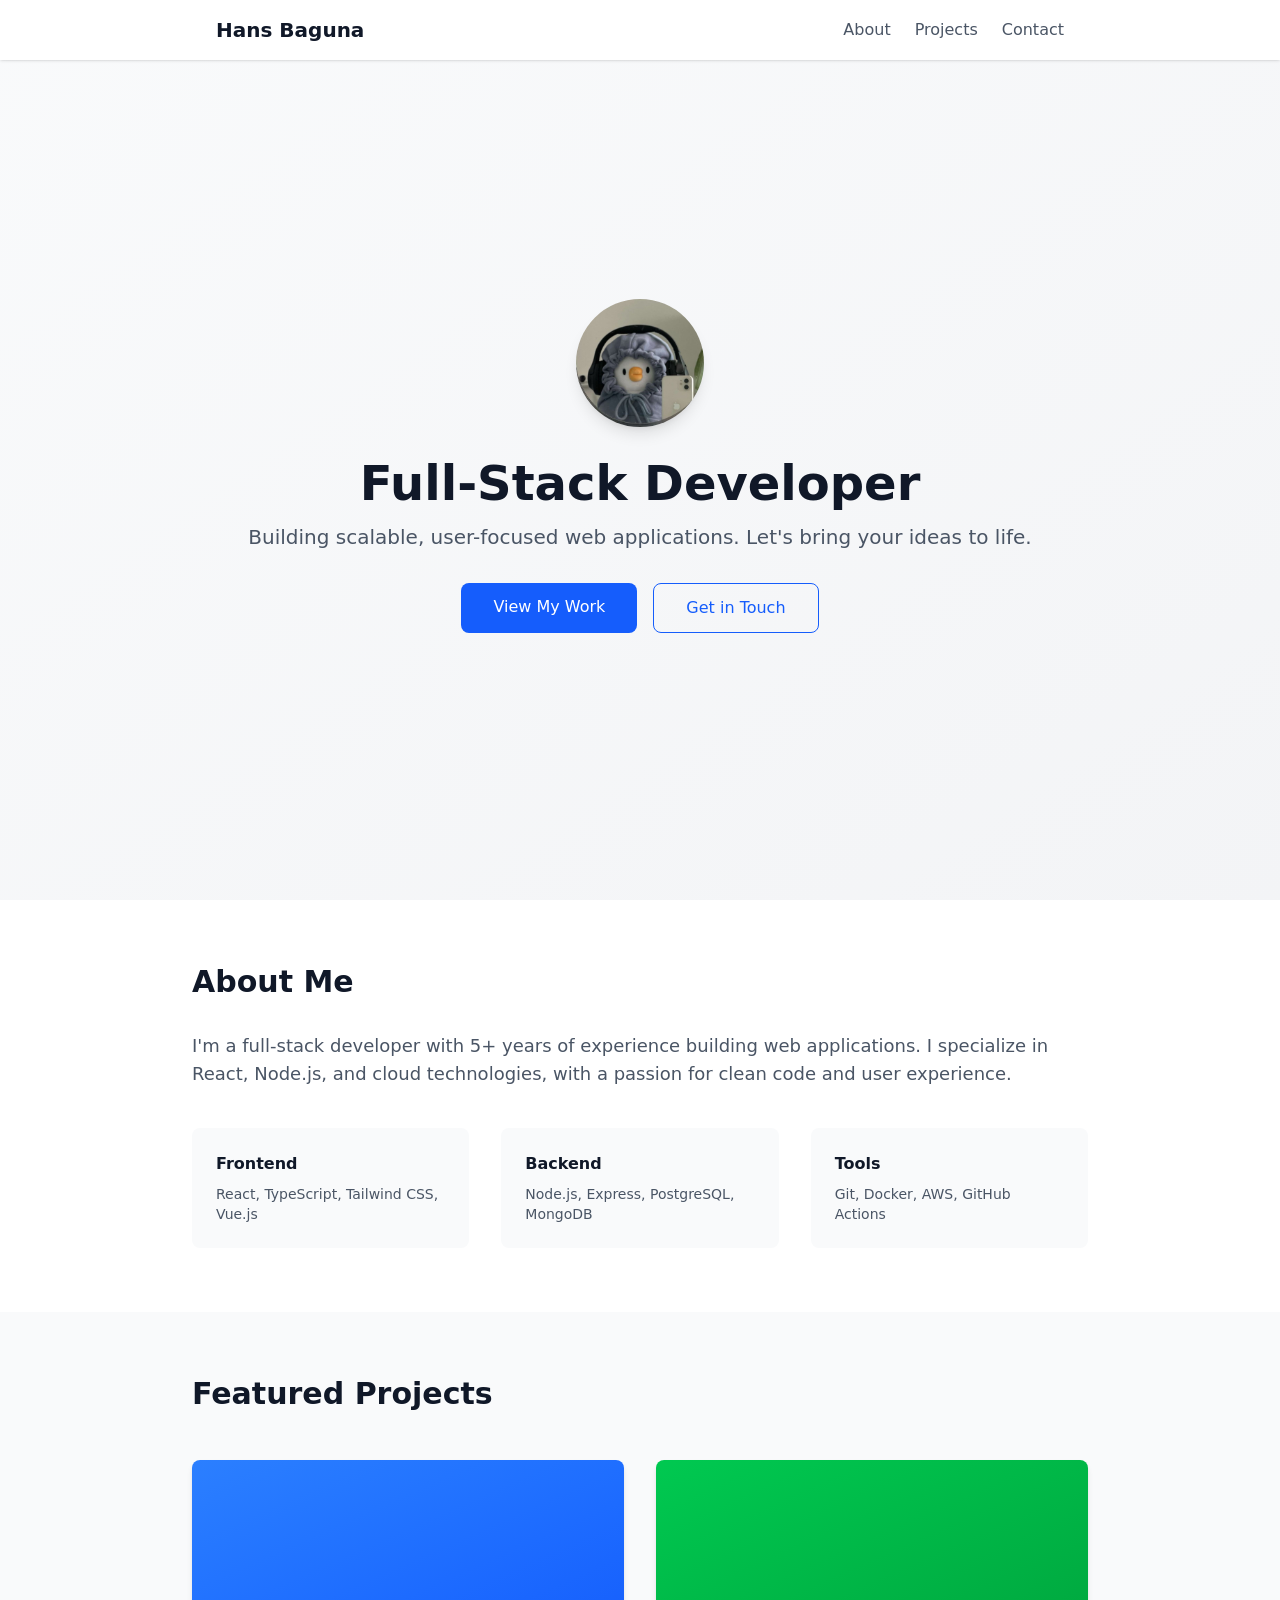
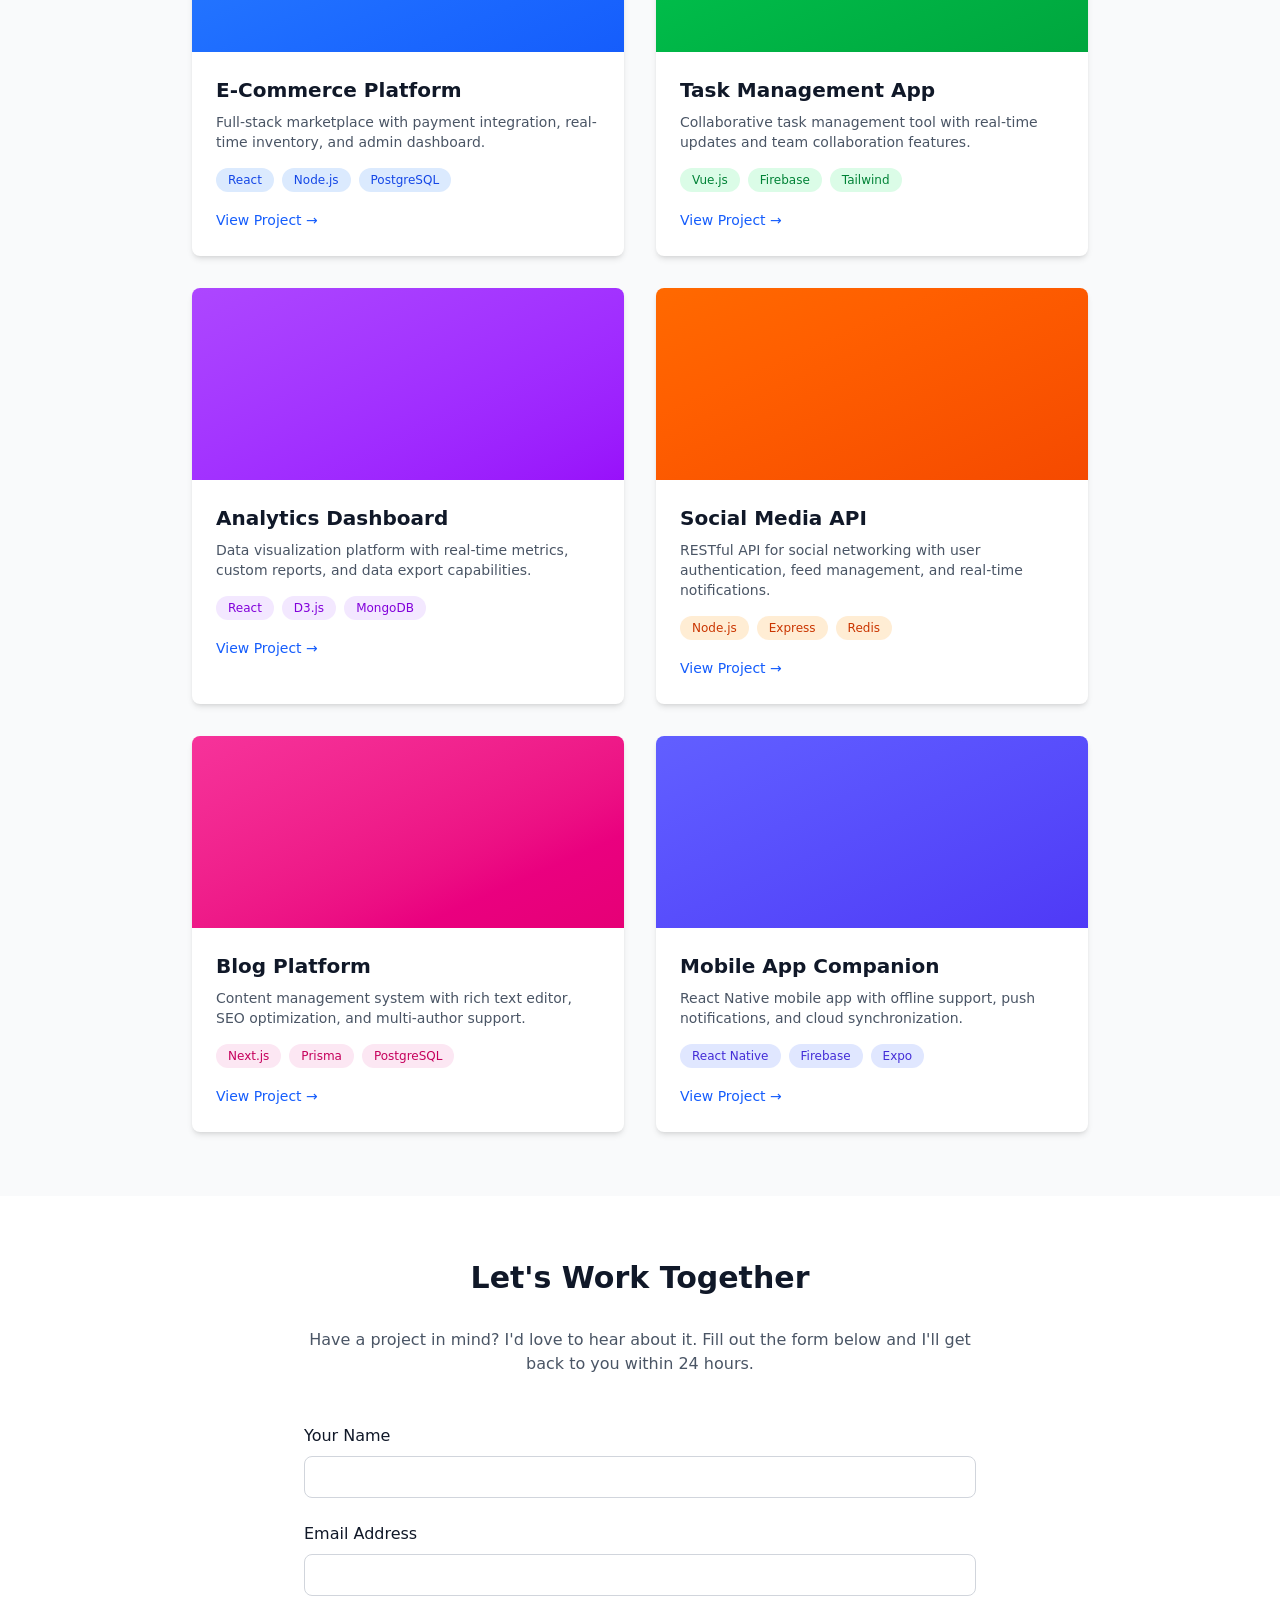
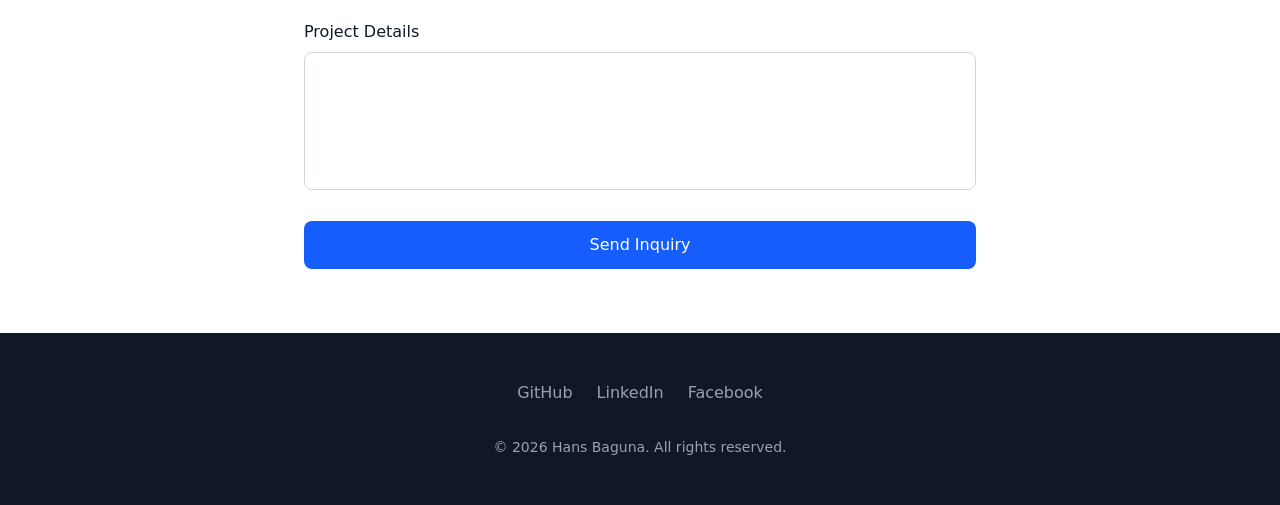
==== index.html @ f967293d "removed src/folder" ====
<!doctype html>
<html lang="en">
  <head>
    <meta charset="UTF-8" />
    <meta name="viewport" content="width=device-width, initial-scale=1.0" />
    <meta name="description" content="Full-Stack Developer - Building scalable web applications" />
    <link href="./output.css" rel="stylesheet" />
    <title>Full-Stack Developer Portfolio</title>
    <style>
      html {
        scroll-behavior: smooth;
      }
    </style>
  </head>
  <body class="bg-white text-gray-900">
    <!-- Navigation -->
    <nav class="fixed top-0 w-full bg-white shadow-sm z-50">
      <div class="max-w-4xl mx-auto px-6 py-4 flex justify-between items-center">
        <h1 class="text-xl font-bold text-gray-900">Hans Baguna</h1>
        <div class="flex gap-6">
          <a href="#about" class="text-gray-600 hover:text-gray-900 transition">About</a>
          <a href="#projects" class="text-gray-600 hover:text-gray-900 transition">Projects</a>
          <a href="#contact" class="text-gray-600 hover:text-gray-900 transition">Contact</a>
        </div>
      </div>
    </nav>

    <!-- Hero Section -->
    <section class="pt-24 pb-16 px-6 bg-gradient-to-br from-gray-50 to-gray-100 min-h-screen flex flex-col justify-center">
      <div class="max-w-4xl mx-auto w-full">
        <img src="profile-picture.jpg" alt="Hans Baguna" class="rounded-full size-32 mx-auto object-cover mb-8 shadow-lg">
        <h2 class="text-5xl font-bold text-center text-gray-900 mb-4">Full-Stack Developer</h2>
        <p class="text-xl text-center text-gray-600 mb-8">Building scalable, user-focused web applications. Let's bring your ideas to life.</p>
        <div class="flex gap-4 justify-center">
          <a href="#projects" class="bg-blue-600 text-white px-8 py-3 rounded-lg hover:bg-blue-700 transition font-medium">View My Work</a>
          <a href="#contact" class="border border-blue-600 text-blue-600 px-8 py-3 rounded-lg hover:bg-blue-50 transition font-medium">Get in Touch</a>
        </div>
      </div>
    </section>

    <!-- About Section -->
    <section id="about" class="py-16 px-6 bg-white">
      <div class="max-w-4xl mx-auto">
        <h3 class="text-3xl font-bold text-gray-900 mb-8">About Me</h3>
        <p class="text-gray-600 text-lg mb-6">I'm a full-stack developer with 5+ years of experience building web applications. I specialize in React, Node.js, and cloud technologies, with a passion for clean code and user experience.</p>
        <div class="grid grid-cols-1 md:grid-cols-3 gap-8 mt-10">
          <div class="bg-gray-50 p-6 rounded-lg">
            <h4 class="font-bold text-gray-900 mb-2">Frontend</h4>
            <p class="text-sm text-gray-600">React, TypeScript, Tailwind CSS, Vue.js</p>
          </div>
          <div class="bg-gray-50 p-6 rounded-lg">
            <h4 class="font-bold text-gray-900 mb-2">Backend</h4>
            <p class="text-sm text-gray-600">Node.js, Express, PostgreSQL, MongoDB</p>
          </div>
          <div class="bg-gray-50 p-6 rounded-lg">
            <h4 class="font-bold text-gray-900 mb-2">Tools</h4>
            <p class="text-sm text-gray-600">Git, Docker, AWS, GitHub Actions</p>
          </div>
        </div>
      </div>
    </section>

    <!-- Projects Section -->
    <section id="projects" class="py-16 px-6 bg-gray-50">
      <div class="max-w-4xl mx-auto">
        <h3 class="text-3xl font-bold text-gray-900 mb-12">Featured Projects</h3>
        <div class="grid grid-cols-1 md:grid-cols-2 gap-8">
          
          <!-- Project 1 -->
          <div class="bg-white rounded-lg shadow-md overflow-hidden hover:shadow-lg transition">
            <div class="h-48 bg-gradient-to-br from-blue-500 to-blue-600"></div>
            <div class="p-6">
              <h4 class="text-xl font-bold text-gray-900 mb-2">E-Commerce Platform</h4>
              <p class="text-gray-600 text-sm mb-4">Full-stack marketplace with payment integration, real-time inventory, and admin dashboard.</p>
              <div class="flex flex-wrap gap-2 mb-4">
                <span class="bg-blue-100 text-blue-700 text-xs px-3 py-1 rounded-full">React</span>
                <span class="bg-blue-100 text-blue-700 text-xs px-3 py-1 rounded-full">Node.js</span>
                <span class="bg-blue-100 text-blue-700 text-xs px-3 py-1 rounded-full">PostgreSQL</span>
              </div>
              <a href="#" class="text-blue-600 hover:text-blue-700 font-medium text-sm">View Project →</a>
            </div>
          </div>

          <!-- Project 2 -->
          <div class="bg-white rounded-lg shadow-md overflow-hidden hover:shadow-lg transition">
            <div class="h-48 bg-gradient-to-br from-green-500 to-green-600"></div>
            <div class="p-6">
              <h4 class="text-xl font-bold text-gray-900 mb-2">Task Management App</h4>
              <p class="text-gray-600 text-sm mb-4">Collaborative task management tool with real-time updates and team collaboration features.</p>
              <div class="flex flex-wrap gap-2 mb-4">
                <span class="bg-green-100 text-green-700 text-xs px-3 py-1 rounded-full">Vue.js</span>
                <span class="bg-green-100 text-green-700 text-xs px-3 py-1 rounded-full">Firebase</span>
                <span class="bg-green-100 text-green-700 text-xs px-3 py-1 rounded-full">Tailwind</span>
              </div>
              <a href="#" class="text-blue-600 hover:text-blue-700 font-medium text-sm">View Project →</a>
            </div>
          </div>

          <!-- Project 3 -->
          <div class="bg-white rounded-lg shadow-md overflow-hidden hover:shadow-lg transition">
            <div class="h-48 bg-gradient-to-br from-purple-500 to-purple-600"></div>
            <div class="p-6">
              <h4 class="text-xl font-bold text-gray-900 mb-2">Analytics Dashboard</h4>
              <p class="text-gray-600 text-sm mb-4">Data visualization platform with real-time metrics, custom reports, and data export capabilities.</p>
              <div class="flex flex-wrap gap-2 mb-4">
                <span class="bg-purple-100 text-purple-700 text-xs px-3 py-1 rounded-full">React</span>
                <span class="bg-purple-100 text-purple-700 text-xs px-3 py-1 rounded-full">D3.js</span>
                <span class="bg-purple-100 text-purple-700 text-xs px-3 py-1 rounded-full">MongoDB</span>
              </div>
              <a href="#" class="text-blue-600 hover:text-blue-700 font-medium text-sm">View Project →</a>
            </div>
          </div>

          <!-- Project 4 -->
          <div class="bg-white rounded-lg shadow-md overflow-hidden hover:shadow-lg transition">
            <div class="h-48 bg-gradient-to-br from-orange-500 to-orange-600"></div>
            <div class="p-6">
              <h4 class="text-xl font-bold text-gray-900 mb-2">Social Media API</h4>
              <p class="text-gray-600 text-sm mb-4">RESTful API for social networking with user authentication, feed management, and real-time notifications.</p>
              <div class="flex flex-wrap gap-2 mb-4">
                <span class="bg-orange-100 text-orange-700 text-xs px-3 py-1 rounded-full">Node.js</span>
                <span class="bg-orange-100 text-orange-700 text-xs px-3 py-1 rounded-full">Express</span>
                <span class="bg-orange-100 text-orange-700 text-xs px-3 py-1 rounded-full">Redis</span>
              </div>
              <a href="#" class="text-blue-600 hover:text-blue-700 font-medium text-sm">View Project →</a>
            </div>
          </div>

          <!-- Project 5 -->
          <div class="bg-white rounded-lg shadow-md overflow-hidden hover:shadow-lg transition">
            <div class="h-48 bg-gradient-to-br from-pink-500 to-pink-600"></div>
            <div class="p-6">
              <h4 class="text-xl font-bold text-gray-900 mb-2">Blog Platform</h4>
              <p class="text-gray-600 text-sm mb-4">Content management system with rich text editor, SEO optimization, and multi-author support.</p>
              <div class="flex flex-wrap gap-2 mb-4">
                <span class="bg-pink-100 text-pink-700 text-xs px-3 py-1 rounded-full">Next.js</span>
                <span class="bg-pink-100 text-pink-700 text-xs px-3 py-1 rounded-full">Prisma</span>
                <span class="bg-pink-100 text-pink-700 text-xs px-3 py-1 rounded-full">PostgreSQL</span>
              </div>
              <a href="#" class="text-blue-600 hover:text-blue-700 font-medium text-sm">View Project →</a>
            </div>
          </div>

          <!-- Project 6 -->
          <div class="bg-white rounded-lg shadow-md overflow-hidden hover:shadow-lg transition">
            <div class="h-48 bg-gradient-to-br from-indigo-500 to-indigo-600"></div>
            <div class="p-6">
              <h4 class="text-xl font-bold text-gray-900 mb-2">Mobile App Companion</h4>
              <p class="text-gray-600 text-sm mb-4">React Native mobile app with offline support, push notifications, and cloud synchronization.</p>
              <div class="flex flex-wrap gap-2 mb-4">
                <span class="bg-indigo-100 text-indigo-700 text-xs px-3 py-1 rounded-full">React Native</span>
                <span class="bg-indigo-100 text-indigo-700 text-xs px-3 py-1 rounded-full">Firebase</span>
                <span class="bg-indigo-100 text-indigo-700 text-xs px-3 py-1 rounded-full">Expo</span>
              </div>
              <a href="#" class="text-blue-600 hover:text-blue-700 font-medium text-sm">View Project →</a>
            </div>
          </div>
        </div>
      </div>
    </section>

    <!-- Contact Section -->
    <section id="contact" class="py-16 px-6 bg-white">
      <div class="max-w-2xl mx-auto">
        <h3 class="text-3xl font-bold text-gray-900 mb-8 text-center">Let's Work Together</h3>
        <p class="text-gray-600 text-center mb-12">Have a project in mind? I'd love to hear about it. Fill out the form below and I'll get back to you within 24 hours.</p>
        
        <form action="https://formspree.io/f/xlgaajkj" method="POST" class="space-y-6">
          <div>
            <label for="name" class="block text-gray-900 font-medium mb-2">Your Name</label>
            <input type="text" id="name" name="name" required class="w-full px-4 py-2 border border-gray-300 rounded-lg focus:outline-none focus:border-blue-600 transition">
          </div>
          
          <div>
            <label for="email" class="block text-gray-900 font-medium mb-2">Email Address</label>
            <input type="email" id="email" name="email" required class="w-full px-4 py-2 border border-gray-300 rounded-lg focus:outline-none focus:border-blue-600 transition">
          </div>
          
          <div>
            <label for="message" class="block text-gray-900 font-medium mb-2">Project Details</label>
            <textarea id="message" name="message" rows="5" required class="w-full px-4 py-2 border border-gray-300 rounded-lg focus:outline-none focus:border-blue-600 transition resize-none"></textarea>
          </div>
          
          <button type="submit" class="w-full bg-blue-600 text-white py-3 rounded-lg hover:bg-blue-700 transition font-medium">Send Inquiry</button>
        </form>
      </div>
    </section>

    <!-- Footer -->
    <footer class="bg-gray-900 text-gray-400 py-12 px-6">
      <div class="max-w-4xl mx-auto">
        <div class="flex justify-center gap-6 mb-8">
          <a href="https://github.com/HansDoCode" target="_blank" rel="noopener" class="hover:text-white transition">GitHub</a>
          <a href="https://www.linkedin.com/in/hans-baguna-715675405/" target="_blank" rel="noopener" class="hover:text-white transition">LinkedIn</a>
          <a href="https://www.facebook.com/Hans.Dev.io" target="_blank" rel="noopener" class="hover:text-white transition">Facebook</a>
        </div>
        <p class="text-center text-sm">&copy; 2026 Hans Baguna. All rights reserved.</p>
      </div>
    </footer>
  </body>
</html>
---- output.css ----
/*! tailwindcss v4.2.4 | MIT License | https://tailwindcss.com */
@layer properties;
@layer theme, base, components, utilities;
@layer theme {
  :root, :host {
    --font-sans: ui-sans-serif, system-ui, sans-serif, "Apple Color Emoji",
      "Segoe UI Emoji", "Segoe UI Symbol", "Noto Color Emoji";
    --font-mono: ui-monospace, SFMono-Regular, Menlo, Monaco, Consolas, "Liberation Mono",
      "Courier New", monospace;
    --color-red-600: oklch(57.7% 0.245 27.325);
    --color-orange-100: oklch(95.4% 0.038 75.164);
    --color-orange-500: oklch(70.5% 0.213 47.604);
    --color-orange-600: oklch(64.6% 0.222 41.116);
    --color-orange-700: oklch(55.3% 0.195 38.402);
    --color-amber-200: oklch(92.4% 0.12 95.746);
    --color-green-100: oklch(96.2% 0.044 156.743);
    --color-green-500: oklch(72.3% 0.219 149.579);
    --color-green-600: oklch(62.7% 0.194 149.214);
    --color-green-700: oklch(52.7% 0.154 150.069);
    --color-blue-50: oklch(97% 0.014 254.604);
    --color-blue-100: oklch(93.2% 0.032 255.585);
    --color-blue-200: oklch(88.2% 0.059 254.128);
    --color-blue-500: oklch(62.3% 0.214 259.815);
    --color-blue-600: oklch(54.6% 0.245 262.881);
    --color-blue-700: oklch(48.8% 0.243 264.376);
    --color-blue-800: oklch(42.4% 0.199 265.638);
    --color-indigo-100: oklch(93% 0.034 272.788);
    --color-indigo-500: oklch(58.5% 0.233 277.117);
    --color-indigo-600: oklch(51.1% 0.262 276.966);
    --color-indigo-700: oklch(45.7% 0.24 277.023);
    --color-purple-100: oklch(94.6% 0.033 307.174);
    --color-purple-500: oklch(62.7% 0.265 303.9);
    --color-purple-600: oklch(55.8% 0.288 302.321);
    --color-purple-700: oklch(49.6% 0.265 301.924);
    --color-pink-100: oklch(94.8% 0.028 342.258);
    --color-pink-500: oklch(65.6% 0.241 354.308);
    --color-pink-600: oklch(59.2% 0.249 0.584);
    --color-pink-700: oklch(52.5% 0.223 3.958);
    --color-gray-50: oklch(98.5% 0.002 247.839);
    --color-gray-100: oklch(96.7% 0.003 264.542);
    --color-gray-200: oklch(92.8% 0.006 264.531);
    --color-gray-300: oklch(87.2% 0.01 258.338);
    --color-gray-400: oklch(70.7% 0.022 261.325);
    --color-gray-500: oklch(55.1% 0.027 264.364);
    --color-gray-600: oklch(44.6% 0.03 256.802);
    --color-gray-800: oklch(27.8% 0.033 256.848);
    --color-gray-900: oklch(21% 0.034 264.665);
    --color-white: #fff;
    --spacing: 0.25rem;
    --container-2xl: 42rem;
    --container-4xl: 56rem;
    --text-xs: 0.75rem;
    --text-xs--line-height: calc(1 / 0.75);
    --text-sm: 0.875rem;
    --text-sm--line-height: calc(1.25 / 0.875);
    --text-lg: 1.125rem;
    --text-lg--line-height: calc(1.75 / 1.125);
    --text-xl: 1.25rem;
    --text-xl--line-height: calc(1.75 / 1.25);
    --text-2xl: 1.5rem;
    --text-2xl--line-height: calc(2 / 1.5);
    --text-3xl: 1.875rem;
    --text-3xl--line-height: calc(2.25 / 1.875);
    --text-5xl: 3rem;
    --text-5xl--line-height: 1;
    --font-weight-medium: 500;
    --font-weight-bold: 700;
    --radius-lg: 0.5rem;
    --radius-2xl: 1rem;
    --default-transition-duration: 150ms;
    --default-transition-timing-function: cubic-bezier(0.4, 0, 0.2, 1);
    --default-font-family: var(--font-sans);
    --default-mono-font-family: var(--font-mono);
  }
}
@layer base {
  *, ::after, ::before, ::backdrop, ::file-selector-button {
    box-sizing: border-box;
    margin: 0;
    padding: 0;
    border: 0 solid;
  }
  html, :host {
    line-height: 1.5;
    -webkit-text-size-adjust: 100%;
    tab-size: 4;
    font-family: var(--default-font-family, ui-sans-serif, system-ui, sans-serif, "Apple Color Emoji", "Segoe UI Emoji", "Segoe UI Symbol", "Noto Color Emoji");
    font-feature-settings: var(--default-font-feature-settings, normal);
    font-variation-settings: var(--default-font-variation-settings, normal);
    -webkit-tap-highlight-color: transparent;
  }
  hr {
    height: 0;
    color: inherit;
    border-top-width: 1px;
  }
  abbr:where([title]) {
    -webkit-text-decoration: underline dotted;
    text-decoration: underline dotted;
  }
  h1, h2, h3, h4, h5, h6 {
    font-size: inherit;
    font-weight: inherit;
  }
  a {
    color: inherit;
    -webkit-text-decoration: inherit;
    text-decoration: inherit;
  }
  b, strong {
    font-weight: bolder;
  }
  code, kbd, samp, pre {
    font-family: var(--default-mono-font-family, ui-monospace, SFMono-Regular, Menlo, Monaco, Consolas, "Liberation Mono", "Courier New", monospace);
    font-feature-settings: var(--default-mono-font-feature-settings, normal);
    font-variation-settings: var(--default-mono-font-variation-settings, normal);
    font-size: 1em;
  }
  small {
    font-size: 80%;
  }
  sub, sup {
    font-size: 75%;
    line-height: 0;
    position: relative;
    vertical-align: baseline;
  }
  sub {
    bottom: -0.25em;
  }
  sup {
    top: -0.5em;
  }
  table {
    text-indent: 0;
    border-color: inherit;
    border-collapse: collapse;
  }
  :-moz-focusring {
    outline: auto;
  }
  progress {
    vertical-align: baseline;
  }
  summary {
    display: list-item;
  }
  ol, ul, menu {
    list-style: none;
  }
  img, svg, video, canvas, audio, iframe, embed, object {
    display: block;
    vertical-align: middle;
  }
  img, video {
    max-width: 100%;
    height: auto;
  }
  button, input, select, optgroup, textarea, ::file-selector-button {
    font: inherit;
    font-feature-settings: inherit;
    font-variation-settings: inherit;
    letter-spacing: inherit;
    color: inherit;
    border-radius: 0;
    background-color: transparent;
    opacity: 1;
  }
  :where(select:is([multiple], [size])) optgroup {
    font-weight: bolder;
  }
  :where(select:is([multiple], [size])) optgroup option {
    padding-inline-start: 20px;
  }
  ::file-selector-button {
    margin-inline-end: 4px;
  }
  ::placeholder {
    opacity: 1;
  }
  @supports (not (-webkit-appearance: -apple-pay-button))  or (contain-intrinsic-size: 1px) {
    ::placeholder {
      color: currentcolor;
      @supports (color: color-mix(in lab, red, red)) {
        color: color-mix(in oklab, currentcolor 50%, transparent);
      }
    }
  }
  textarea {
    resize: vertical;
  }
  ::-webkit-search-decoration {
    -webkit-appearance: none;
  }
  ::-webkit-date-and-time-value {
    min-height: 1lh;
    text-align: inherit;
  }
  ::-webkit-datetime-edit {
    display: inline-flex;
  }
  ::-webkit-datetime-edit-fields-wrapper {
    padding: 0;
  }
  ::-webkit-datetime-edit, ::-webkit-datetime-edit-year-field, ::-webkit-datetime-edit-month-field, ::-webkit-datetime-edit-day-field, ::-webkit-datetime-edit-hour-field, ::-webkit-datetime-edit-minute-field, ::-webkit-datetime-edit-second-field, ::-webkit-datetime-edit-millisecond-field, ::-webkit-datetime-edit-meridiem-field {
    padding-block: 0;
  }
  ::-webkit-calendar-picker-indicator {
    line-height: 1;
  }
  :-moz-ui-invalid {
    box-shadow: none;
  }
  button, input:where([type="button"], [type="reset"], [type="submit"]), ::file-selector-button {
    appearance: button;
  }
  ::-webkit-inner-spin-button, ::-webkit-outer-spin-button {
    height: auto;
  }
  [hidden]:where(:not([hidden="until-found"])) {
    display: none !important;
  }
}
@layer utilities {
  .fixed {
    position: fixed;
  }
  .top-0 {
    top: calc(var(--spacing) * 0);
  }
  .z-50 {
    z-index: 50;
  }
  .mx-auto {
    margin-inline: auto;
  }
  .mt-4 {
    margin-top: calc(var(--spacing) * 4);
  }
  .mt-6 {
    margin-top: calc(var(--spacing) * 6);
  }
  .mt-10 {
    margin-top: calc(var(--spacing) * 10);
  }
  .mb-2 {
    margin-bottom: calc(var(--spacing) * 2);
  }
  .mb-4 {
    margin-bottom: calc(var(--spacing) * 4);
  }
  .mb-6 {
    margin-bottom: calc(var(--spacing) * 6);
  }
  .mb-8 {
    margin-bottom: calc(var(--spacing) * 8);
  }
  .mb-12 {
    margin-bottom: calc(var(--spacing) * 12);
  }
  .block {
    display: block;
  }
  .flex {
    display: flex;
  }
  .grid {
    display: grid;
  }
  .table {
    display: table;
  }
  .size-20 {
    width: calc(var(--spacing) * 20);
    height: calc(var(--spacing) * 20);
  }
  .size-32 {
    width: calc(var(--spacing) * 32);
    height: calc(var(--spacing) * 32);
  }
  .h-48 {
    height: calc(var(--spacing) * 48);
  }
  .min-h-screen {
    min-height: 100vh;
  }
  .w-80 {
    width: calc(var(--spacing) * 80);
  }
  .w-full {
    width: 100%;
  }
  .max-w-2xl {
    max-width: var(--container-2xl);
  }
  .max-w-4xl {
    max-width: var(--container-4xl);
  }
  .flex-1 {
    flex: 1;
  }
  .border-collapse {
    border-collapse: collapse;
  }
  .cursor-pointer {
    cursor: pointer;
  }
  .resize {
    resize: both;
  }
  .resize-none {
    resize: none;
  }
  .grid-cols-1 {
    grid-template-columns: repeat(1, minmax(0, 1fr));
  }
  .flex-col {
    flex-direction: column;
  }
  .flex-wrap {
    flex-wrap: wrap;
  }
  .items-center {
    align-items: center;
  }
  .justify-between {
    justify-content: space-between;
  }
  .justify-center {
    justify-content: center;
  }
  .gap-2 {
    gap: calc(var(--spacing) * 2);
  }
  .gap-3 {
    gap: calc(var(--spacing) * 3);
  }
  .gap-4 {
    gap: calc(var(--spacing) * 4);
  }
  .gap-6 {
    gap: calc(var(--spacing) * 6);
  }
  .gap-8 {
    gap: calc(var(--spacing) * 8);
  }
  .space-y-6 {
    :where(& > :not(:last-child)) {
      --tw-space-y-reverse: 0;
      margin-block-start: calc(calc(var(--spacing) * 6) * var(--tw-space-y-reverse));
      margin-block-end: calc(calc(var(--spacing) * 6) * calc(1 - var(--tw-space-y-reverse)));
    }
  }
  .overflow-hidden {
    overflow: hidden;
  }
  .rounded-2xl {
    border-radius: var(--radius-2xl);
  }
  .rounded-full {
    border-radius: calc(infinity * 1px);
  }
  .rounded-lg {
    border-radius: var(--radius-lg);
  }
  .border {
    border-style: var(--tw-border-style);
    border-width: 1px;
  }
  .border-blue-500 {
    border-color: var(--color-blue-500);
  }
  .border-blue-600 {
    border-color: var(--color-blue-600);
  }
  .border-gray-300 {
    border-color: var(--color-gray-300);
  }
  .bg-blue-100 {
    background-color: var(--color-blue-100);
  }
  .bg-blue-500 {
    background-color: var(--color-blue-500);
  }
  .bg-blue-600 {
    background-color: var(--color-blue-600);
  }
  .bg-gray-50 {
    background-color: var(--color-gray-50);
  }
  .bg-gray-400 {
    background-color: var(--color-gray-400);
  }
  .bg-gray-900 {
    background-color: var(--color-gray-900);
  }
  .bg-green-100 {
    background-color: var(--color-green-100);
  }
  .bg-indigo-100 {
    background-color: var(--color-indigo-100);
  }
  .bg-orange-100 {
    background-color: var(--color-orange-100);
  }
  .bg-pink-100 {
    background-color: var(--color-pink-100);
  }
  .bg-purple-100 {
    background-color: var(--color-purple-100);
  }
  .bg-white {
    background-color: var(--color-white);
  }
  .bg-gradient-to-br {
    --tw-gradient-position: to bottom right in oklab;
    background-image: linear-gradient(var(--tw-gradient-stops));
  }
  .from-blue-500 {
    --tw-gradient-from: var(--color-blue-500);
    --tw-gradient-stops: var(--tw-gradient-via-stops, var(--tw-gradient-position), var(--tw-gradient-from) var(--tw-gradient-from-position), var(--tw-gradient-to) var(--tw-gradient-to-position));
  }
  .from-gray-50 {
    --tw-gradient-from: var(--color-gray-50);
    --tw-gradient-stops: var(--tw-gradient-via-stops, var(--tw-gradient-position), var(--tw-gradient-from) var(--tw-gradient-from-position), var(--tw-gradient-to) var(--tw-gradient-to-position));
  }
  .from-green-500 {
    --tw-gradient-from: var(--color-green-500);
    --tw-gradient-stops: var(--tw-gradient-via-stops, var(--tw-gradient-position), var(--tw-gradient-from) var(--tw-gradient-from-position), var(--tw-gradient-to) var(--tw-gradient-to-position));
  }
  .from-indigo-500 {
    --tw-gradient-from: var(--color-indigo-500);
    --tw-gradient-stops: var(--tw-gradient-via-stops, var(--tw-gradient-position), var(--tw-gradient-from) var(--tw-gradient-from-position), var(--tw-gradient-to) var(--tw-gradient-to-position));
  }
  .from-orange-500 {
    --tw-gradient-from: var(--color-orange-500);
    --tw-gradient-stops: var(--tw-gradient-via-stops, var(--tw-gradient-position), var(--tw-gradient-from) var(--tw-gradient-from-position), var(--tw-gradient-to) var(--tw-gradient-to-position));
  }
  .from-pink-500 {
    --tw-gradient-from: var(--color-pink-500);
    --tw-gradient-stops: var(--tw-gradient-via-stops, var(--tw-gradient-position), var(--tw-gradient-from) var(--tw-gradient-from-position), var(--tw-gradient-to) var(--tw-gradient-to-position));
  }
  .from-purple-500 {
    --tw-gradient-from: var(--color-purple-500);
    --tw-gradient-stops: var(--tw-gradient-via-stops, var(--tw-gradient-position), var(--tw-gradient-from) var(--tw-gradient-from-position), var(--tw-gradient-to) var(--tw-gradient-to-position));
  }
  .to-blue-600 {
    --tw-gradient-to: var(--color-blue-600);
    --tw-gradient-stops: var(--tw-gradient-via-stops, var(--tw-gradient-position), var(--tw-gradient-from) var(--tw-gradient-from-position), var(--tw-gradient-to) var(--tw-gradient-to-position));
  }
  .to-gray-100 {
    --tw-gradient-to: var(--color-gray-100);
    --tw-gradient-stops: var(--tw-gradient-via-stops, var(--tw-gradient-position), var(--tw-gradient-from) var(--tw-gradient-from-position), var(--tw-gradient-to) var(--tw-gradient-to-position));
  }
  .to-green-600 {
    --tw-gradient-to: var(--color-green-600);
    --tw-gradient-stops: var(--tw-gradient-via-stops, var(--tw-gradient-position), var(--tw-gradient-from) var(--tw-gradient-from-position), var(--tw-gradient-to) var(--tw-gradient-to-position));
  }
  .to-indigo-600 {
    --tw-gradient-to: var(--color-indigo-600);
    --tw-gradient-stops: var(--tw-gradient-via-stops, var(--tw-gradient-position), var(--tw-gradient-from) var(--tw-gradient-from-position), var(--tw-gradient-to) var(--tw-gradient-to-position));
  }
  .to-orange-600 {
    --tw-gradient-to: var(--color-orange-600);
    --tw-gradient-stops: var(--tw-gradient-via-stops, var(--tw-gradient-position), var(--tw-gradient-from) var(--tw-gradient-from-position), var(--tw-gradient-to) var(--tw-gradient-to-position));
  }
  .to-pink-600 {
    --tw-gradient-to: var(--color-pink-600);
    --tw-gradient-stops: var(--tw-gradient-via-stops, var(--tw-gradient-position), var(--tw-gradient-from) var(--tw-gradient-from-position), var(--tw-gradient-to) var(--tw-gradient-to-position));
  }
  .to-purple-600 {
    --tw-gradient-to: var(--color-purple-600);
    --tw-gradient-stops: var(--tw-gradient-via-stops, var(--tw-gradient-position), var(--tw-gradient-from) var(--tw-gradient-from-position), var(--tw-gradient-to) var(--tw-gradient-to-position));
  }
  .object-cover {
    object-fit: cover;
  }
  .p-2 {
    padding: calc(var(--spacing) * 2);
  }
  .p-6 {
    padding: calc(var(--spacing) * 6);
  }
  .px-3 {
    padding-inline: calc(var(--spacing) * 3);
  }
  .px-4 {
    padding-inline: calc(var(--spacing) * 4);
  }
  .px-6 {
    padding-inline: calc(var(--spacing) * 6);
  }
  .px-8 {
    padding-inline: calc(var(--spacing) * 8);
  }
  .py-1 {
    padding-block: calc(var(--spacing) * 1);
  }
  .py-2 {
    padding-block: calc(var(--spacing) * 2);
  }
  .py-3 {
    padding-block: calc(var(--spacing) * 3);
  }
  .py-4 {
    padding-block: calc(var(--spacing) * 4);
  }
  .py-12 {
    padding-block: calc(var(--spacing) * 12);
  }
  .py-16 {
    padding-block: calc(var(--spacing) * 16);
  }
  .pt-24 {
    padding-top: calc(var(--spacing) * 24);
  }
  .pb-16 {
    padding-bottom: calc(var(--spacing) * 16);
  }
  .text-center {
    text-align: center;
  }
  .text-3xl {
    font-size: var(--text-3xl);
    line-height: var(--tw-leading, var(--text-3xl--line-height));
  }
  .text-5xl {
    font-size: var(--text-5xl);
    line-height: var(--tw-leading, var(--text-5xl--line-height));
  }
  .text-lg {
    font-size: var(--text-lg);
    line-height: var(--tw-leading, var(--text-lg--line-height));
  }
  .text-sm {
    font-size: var(--text-sm);
    line-height: var(--tw-leading, var(--text-sm--line-height));
  }
  .text-xl {
    font-size: var(--text-xl);
    line-height: var(--tw-leading, var(--text-xl--line-height));
  }
  .text-xs {
    font-size: var(--text-xs);
    line-height: var(--tw-leading, var(--text-xs--line-height));
  }
  .font-bold {
    --tw-font-weight: var(--font-weight-bold);
    font-weight: var(--font-weight-bold);
  }
  .font-medium {
    --tw-font-weight: var(--font-weight-medium);
    font-weight: var(--font-weight-medium);
  }
  .text-blue-500 {
    color: var(--color-blue-500);
  }
  .text-blue-600 {
    color: var(--color-blue-600);
  }
  .text-blue-700 {
    color: var(--color-blue-700);
  }
  .text-gray-400 {
    color: var(--color-gray-400);
  }
  .text-gray-600 {
    color: var(--color-gray-600);
  }
  .text-gray-800 {
    color: var(--color-gray-800);
  }
  .text-gray-900 {
    color: var(--color-gray-900);
  }
  .text-green-700 {
    color: var(--color-green-700);
  }
  .text-indigo-700 {
    color: var(--color-indigo-700);
  }
  .text-orange-700 {
    color: var(--color-orange-700);
  }
  .text-pink-700 {
    color: var(--color-pink-700);
  }
  .text-purple-700 {
    color: var(--color-purple-700);
  }
  .text-white {
    color: var(--color-white);
  }
  .underline {
    text-decoration-line: underline;
  }
  .shadow-lg {
    --tw-shadow: 0 10px 15px -3px var(--tw-shadow-color, rgb(0 0 0 / 0.1)), 0 4px 6px -4px var(--tw-shadow-color, rgb(0 0 0 / 0.1));
    box-shadow: var(--tw-inset-shadow), var(--tw-inset-ring-shadow), var(--tw-ring-offset-shadow), var(--tw-ring-shadow), var(--tw-shadow);
  }
  .shadow-md {
    --tw-shadow: 0 4px 6px -1px var(--tw-shadow-color, rgb(0 0 0 / 0.1)), 0 2px 4px -2px var(--tw-shadow-color, rgb(0 0 0 / 0.1));
    box-shadow: var(--tw-inset-shadow), var(--tw-inset-ring-shadow), var(--tw-ring-offset-shadow), var(--tw-ring-shadow), var(--tw-shadow);
  }
  .shadow-sm {
    --tw-shadow: 0 1px 3px 0 var(--tw-shadow-color, rgb(0 0 0 / 0.1)), 0 1px 2px -1px var(--tw-shadow-color, rgb(0 0 0 / 0.1));
    box-shadow: var(--tw-inset-shadow), var(--tw-inset-ring-shadow), var(--tw-ring-offset-shadow), var(--tw-ring-shadow), var(--tw-shadow);
  }
  .outline {
    outline-style: var(--tw-outline-style);
    outline-width: 1px;
  }
  .transition {
    transition-property: color, background-color, border-color, outline-color, text-decoration-color, fill, stroke, --tw-gradient-from, --tw-gradient-via, --tw-gradient-to, opacity, box-shadow, transform, translate, scale, rotate, filter, -webkit-backdrop-filter, backdrop-filter, display, content-visibility, overlay, pointer-events;
    transition-timing-function: var(--tw-ease, var(--default-transition-timing-function));
    transition-duration: var(--tw-duration, var(--default-transition-duration));
  }
  .hover\:bg-blue-50 {
    &:hover {
      @media (hover: hover) {
        background-color: var(--color-blue-50);
      }
    }
  }
  .hover\:bg-blue-600 {
    &:hover {
      @media (hover: hover) {
        background-color: var(--color-blue-600);
      }
    }
  }
  .hover\:bg-blue-700 {
    &:hover {
      @media (hover: hover) {
        background-color: var(--color-blue-700);
      }
    }
  }
  .hover\:text-blue-700 {
    &:hover {
      @media (hover: hover) {
        color: var(--color-blue-700);
      }
    }
  }
  .hover\:text-gray-900 {
    &:hover {
      @media (hover: hover) {
        color: var(--color-gray-900);
      }
    }
  }
  .hover\:text-white {
    &:hover {
      @media (hover: hover) {
        color: var(--color-white);
      }
    }
  }
  .hover\:shadow-lg {
    &:hover {
      @media (hover: hover) {
        --tw-shadow: 0 10px 15px -3px var(--tw-shadow-color, rgb(0 0 0 / 0.1)), 0 4px 6px -4px var(--tw-shadow-color, rgb(0 0 0 / 0.1));
        box-shadow: var(--tw-inset-shadow), var(--tw-inset-ring-shadow), var(--tw-ring-offset-shadow), var(--tw-ring-shadow), var(--tw-shadow);
      }
    }
  }
  .focus\:border-blue-600 {
    &:focus {
      border-color: var(--color-blue-600);
    }
  }
  .focus\:outline-none {
    &:focus {
      --tw-outline-style: none;
      outline-style: none;
    }
  }
  .md\:grid-cols-2 {
    @media (width >= 48rem) {
      grid-template-columns: repeat(2, minmax(0, 1fr));
    }
  }
  .md\:grid-cols-3 {
    @media (width >= 48rem) {
      grid-template-columns: repeat(3, minmax(0, 1fr));
    }
  }
}
@property --tw-space-y-reverse {
  syntax: "*";
  inherits: false;
  initial-value: 0;
}
@property --tw-border-style {
  syntax: "*";
  inherits: false;
  initial-value: solid;
}
@property --tw-gradient-position {
  syntax: "*";
  inherits: false;
}
@property --tw-gradient-from {
  syntax: "<color>";
  inherits: false;
  initial-value: #0000;
}
@property --tw-gradient-via {
  syntax: "<color>";
  inherits: false;
  initial-value: #0000;
}
@property --tw-gradient-to {
  syntax: "<color>";
  inherits: false;
  initial-value: #0000;
}
@property --tw-gradient-stops {
  syntax: "*";
  inherits: false;
}
@property --tw-gradient-via-stops {
  syntax: "*";
  inherits: false;
}
@property --tw-gradient-from-position {
  syntax: "<length-percentage>";
  inherits: false;
  initial-value: 0%;
}
@property --tw-gradient-via-position {
  syntax: "<length-percentage>";
  inherits: false;
  initial-value: 50%;
}
@property --tw-gradient-to-position {
  syntax: "<length-percentage>";
  inherits: false;
  initial-value: 100%;
}
@property --tw-font-weight {
  syntax: "*";
  inherits: false;
}
@property --tw-shadow {
  syntax: "*";
  inherits: false;
  initial-value: 0 0 #0000;
}
@property --tw-shadow-color {
  syntax: "*";
  inherits: false;
}
@property --tw-shadow-alpha {
  syntax: "<percentage>";
  inherits: false;
  initial-value: 100%;
}
@property --tw-inset-shadow {
  syntax: "*";
  inherits: false;
  initial-value: 0 0 #0000;
}
@property --tw-inset-shadow-color {
  syntax: "*";
  inherits: false;
}
@property --tw-inset-shadow-alpha {
  syntax: "<percentage>";
  inherits: false;
  initial-value: 100%;
}
@property --tw-ring-color {
  syntax: "*";
  inherits: false;
}
@property --tw-ring-shadow {
  syntax: "*";
  inherits: false;
  initial-value: 0 0 #0000;
}
@property --tw-inset-ring-color {
  syntax: "*";
  inherits: false;
}
@property --tw-inset-ring-shadow {
  syntax: "*";
  inherits: false;
  initial-value: 0 0 #0000;
}
@property --tw-ring-inset {
  syntax: "*";
  inherits: false;
}
@property --tw-ring-offset-width {
  syntax: "<length>";
  inherits: false;
  initial-value: 0px;
}
@property --tw-ring-offset-color {
  syntax: "*";
  inherits: false;
  initial-value: #fff;
}
@property --tw-ring-offset-shadow {
  syntax: "*";
  inherits: false;
  initial-value: 0 0 #0000;
}
@property --tw-outline-style {
  syntax: "*";
  inherits: false;
  initial-value: solid;
}
@layer properties {
  @supports ((-webkit-hyphens: none) and (not (margin-trim: inline))) or ((-moz-orient: inline) and (not (color:rgb(from red r g b)))) {
    *, ::before, ::after, ::backdrop {
      --tw-space-y-reverse: 0;
      --tw-border-style: solid;
      --tw-gradient-position: initial;
      --tw-gradient-from: #0000;
      --tw-gradient-via: #0000;
      --tw-gradient-to: #0000;
      --tw-gradient-stops: initial;
      --tw-gradient-via-stops: initial;
      --tw-gradient-from-position: 0%;
      --tw-gradient-via-position: 50%;
      --tw-gradient-to-position: 100%;
      --tw-font-weight: initial;
      --tw-shadow: 0 0 #0000;
      --tw-shadow-color: initial;
      --tw-shadow-alpha: 100%;
      --tw-inset-shadow: 0 0 #0000;
      --tw-inset-shadow-color: initial;
      --tw-inset-shadow-alpha: 100%;
      --tw-ring-color: initial;
      --tw-ring-shadow: 0 0 #0000;
      --tw-inset-ring-color: initial;
      --tw-inset-ring-shadow: 0 0 #0000;
      --tw-ring-inset: initial;
      --tw-ring-offset-width: 0px;
      --tw-ring-offset-color: #fff;
      --tw-ring-offset-shadow: 0 0 #0000;
      --tw-outline-style: solid;
    }
  }
}
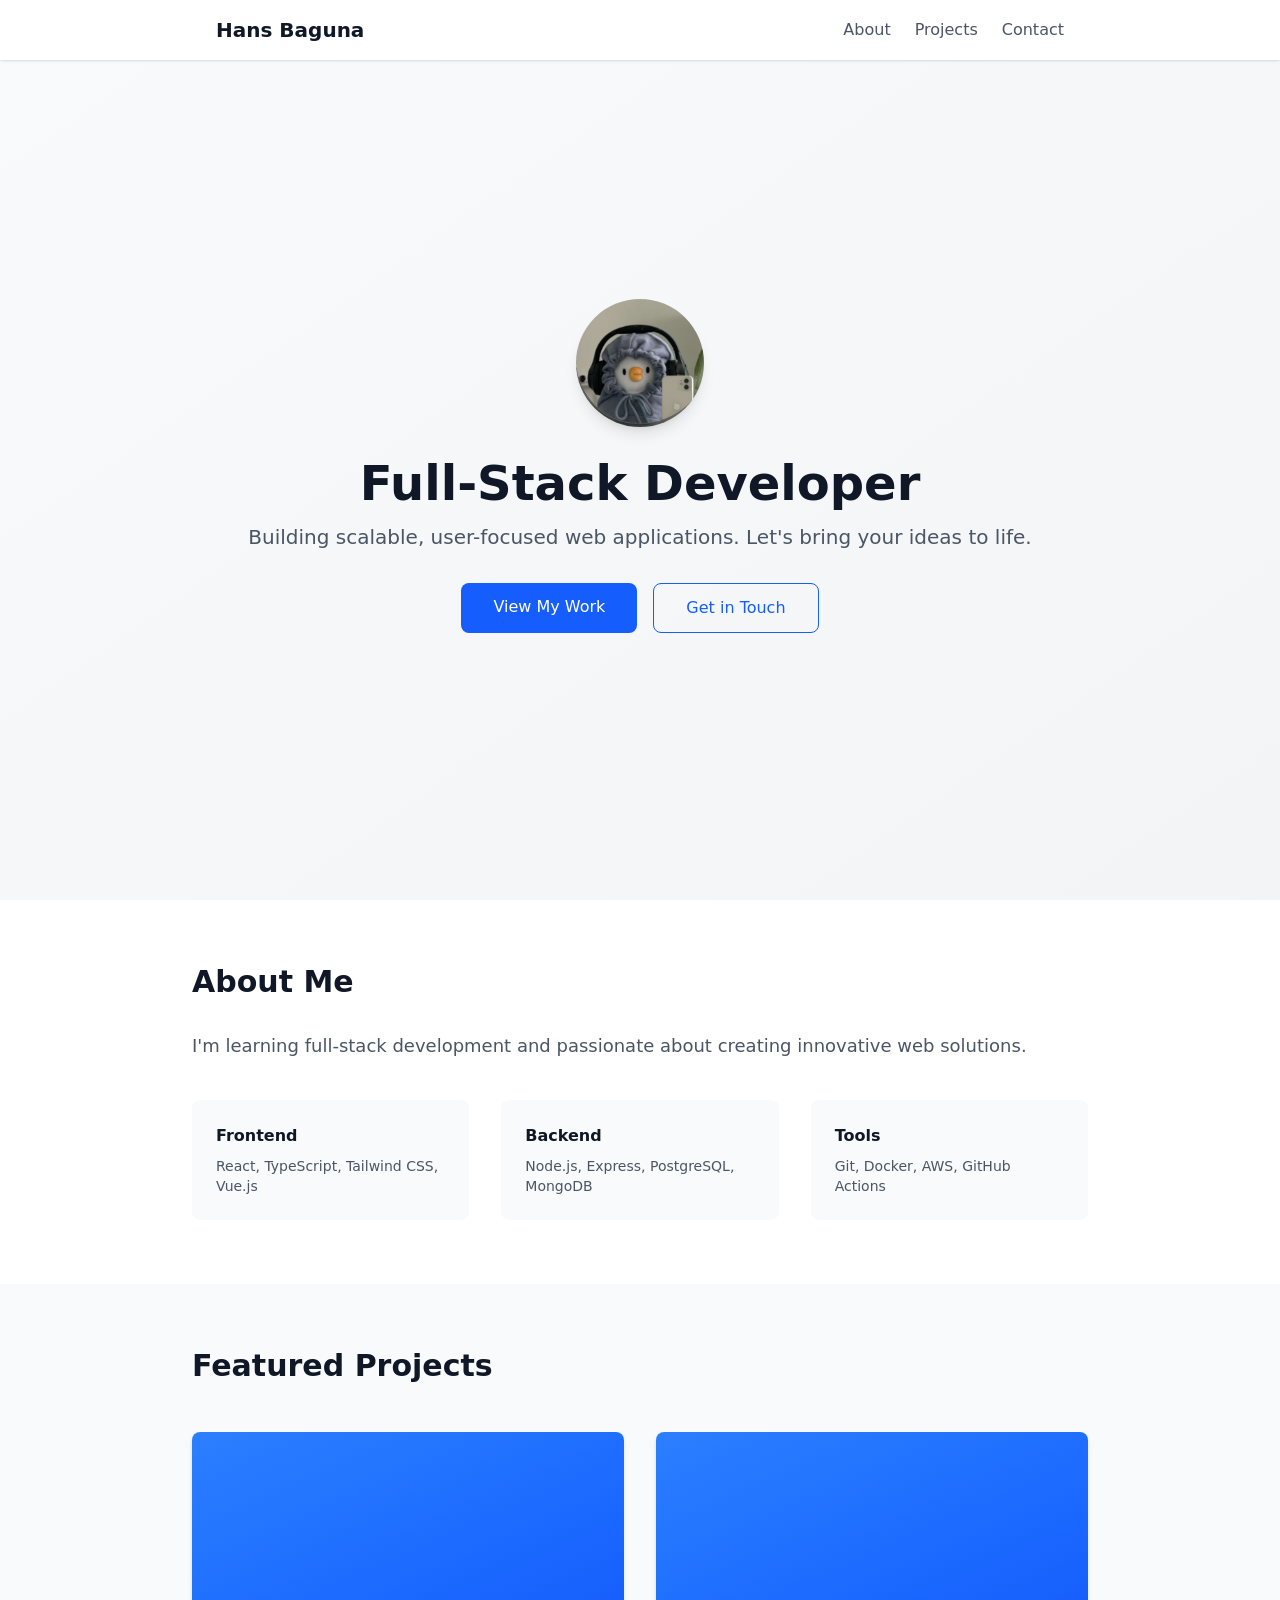
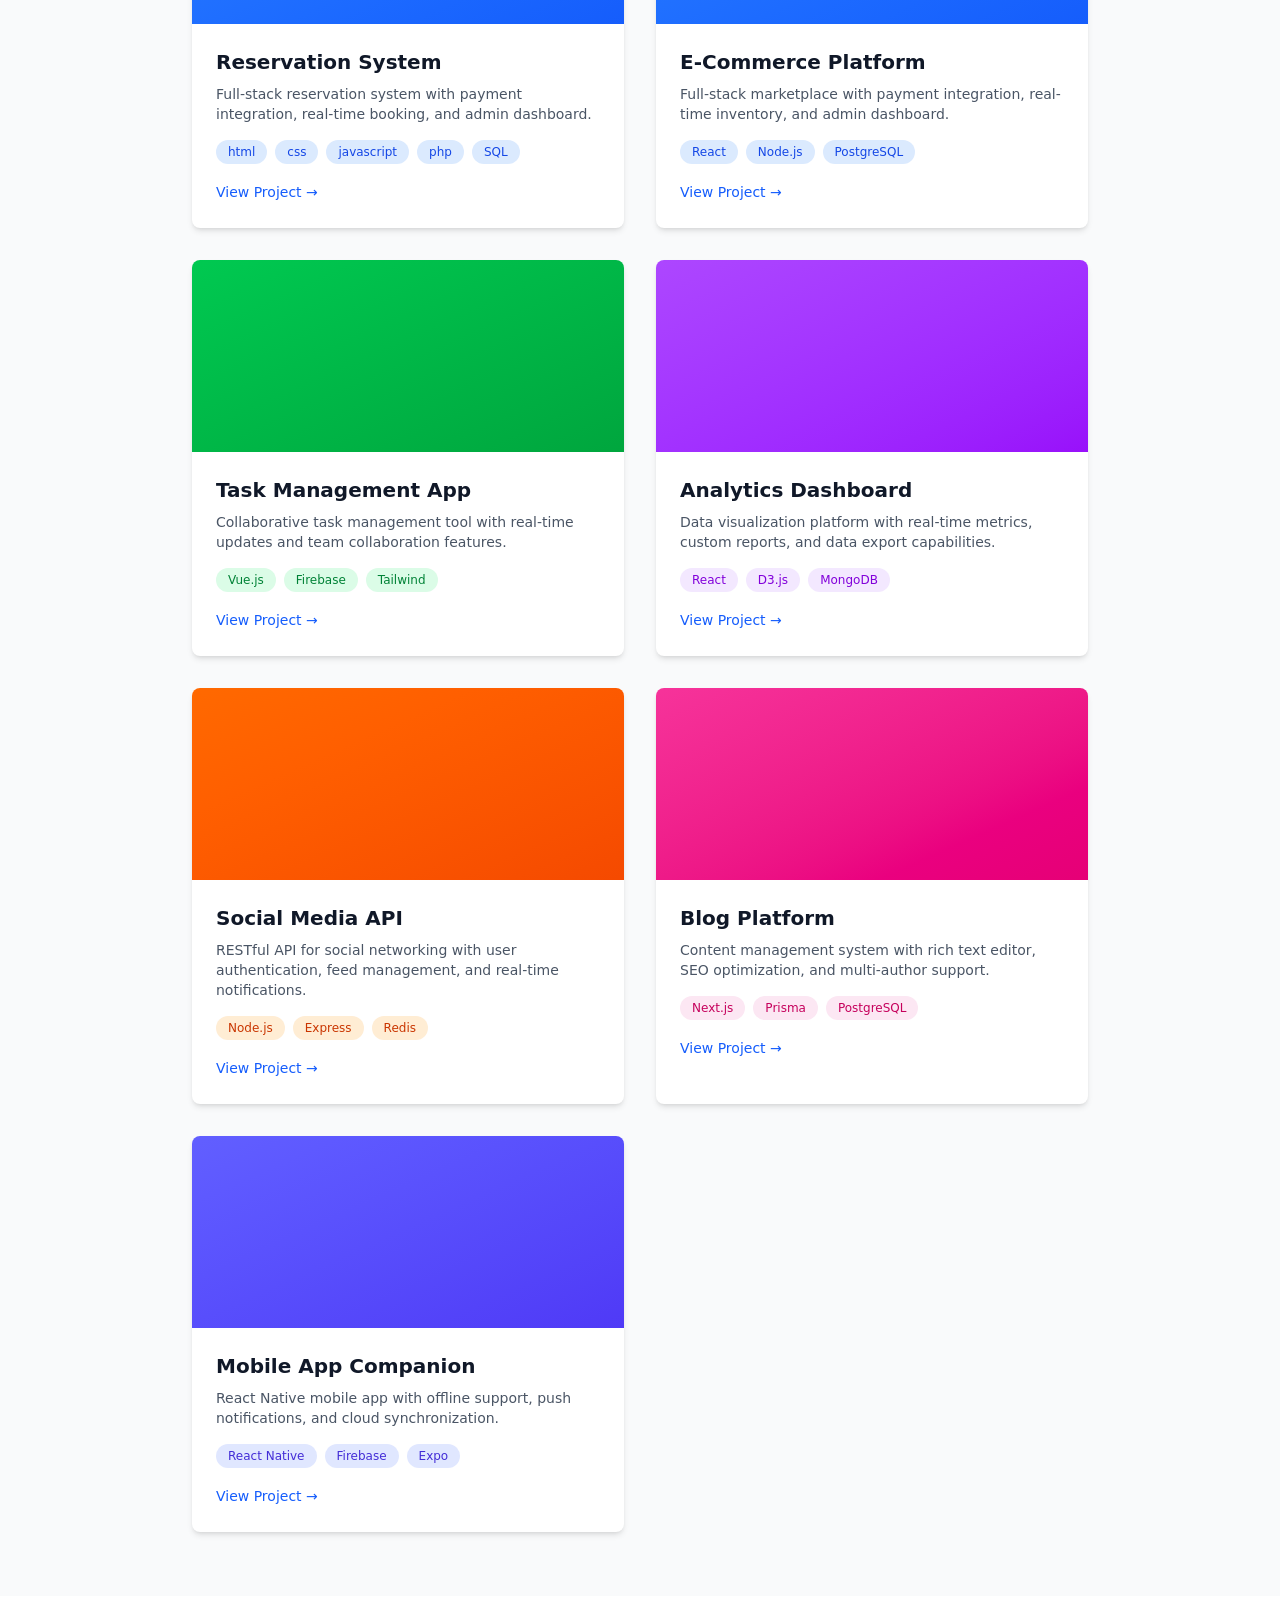
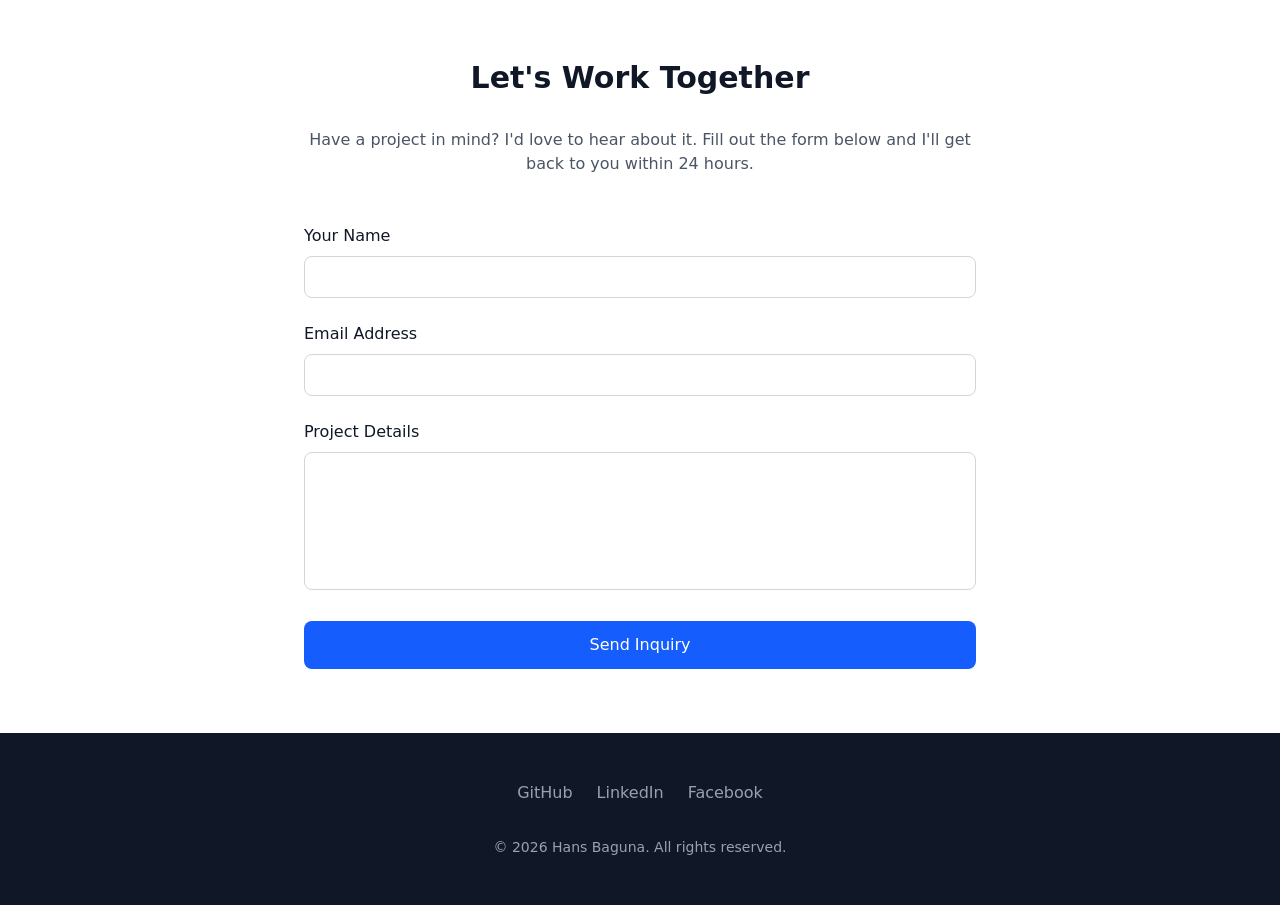
==== commit b0085902: "change featured projects" ====
--- a/index.html
+++ b/index.html
@@ -42,7 +42,7 @@
     <section id="about" class="py-16 px-6 bg-white">
       <div class="max-w-4xl mx-auto">
         <h3 class="text-3xl font-bold text-gray-900 mb-8">About Me</h3>
-        <p class="text-gray-600 text-lg mb-6">I'm a full-stack developer with 5+ years of experience building web applications. I specialize in React, Node.js, and cloud technologies, with a passion for clean code and user experience.</p>
+        <p class="text-gray-600 text-lg mb-6">I'm learning full-stack development and passionate about creating innovative web solutions.</p>
         <div class="grid grid-cols-1 md:grid-cols-3 gap-8 mt-10">
           <div class="bg-gray-50 p-6 rounded-lg">
             <h4 class="font-bold text-gray-900 mb-2">Frontend</h4>
@@ -66,6 +66,23 @@
         <h3 class="text-3xl font-bold text-gray-900 mb-12">Featured Projects</h3>
         <div class="grid grid-cols-1 md:grid-cols-2 gap-8">
           
+          <!-- Project 0 -->
+          <div class="bg-white rounded-lg shadow-md overflow-hidden hover:shadow-lg transition">
+            <div class="h-48 bg-gradient-to-br from-blue-500 to-blue-600"></div>
+            <div class="p-6">
+              <h4 class="text-xl font-bold text-gray-900 mb-2">Reservation System</h4>
+              <p class="text-gray-600 text-sm mb-4">Full-stack reservation system with payment integration, real-time booking, and admin dashboard.</p>
+              <div class="flex flex-wrap gap-2 mb-4">
+                <span class="bg-blue-100 text-blue-700 text-xs px-3 py-1 rounded-full">html</span>
+                <span class="bg-blue-100 text-blue-700 text-xs px-3 py-1 rounded-full">css</span>
+                <span class="bg-blue-100 text-blue-700 text-xs px-3 py-1 rounded-full">javascript</span>
+                <span class="bg-blue-100 text-blue-700 text-xs px-3 py-1 rounded-full">php</span>
+                <span class="bg-blue-100 text-blue-700 text-xs px-3 py-1 rounded-full">SQL</span>
+              </div>
+              <a href="https://barakosamgyupsal.kesug.com/" class="text-blue-600 hover:text-blue-700 font-medium text-sm">View Project →</a>
+            </div>
+          </div>
+
           <!-- Project 1 -->
           <div class="bg-white rounded-lg shadow-md overflow-hidden hover:shadow-lg transition">
             <div class="h-48 bg-gradient-to-br from-blue-500 to-blue-600"></div>
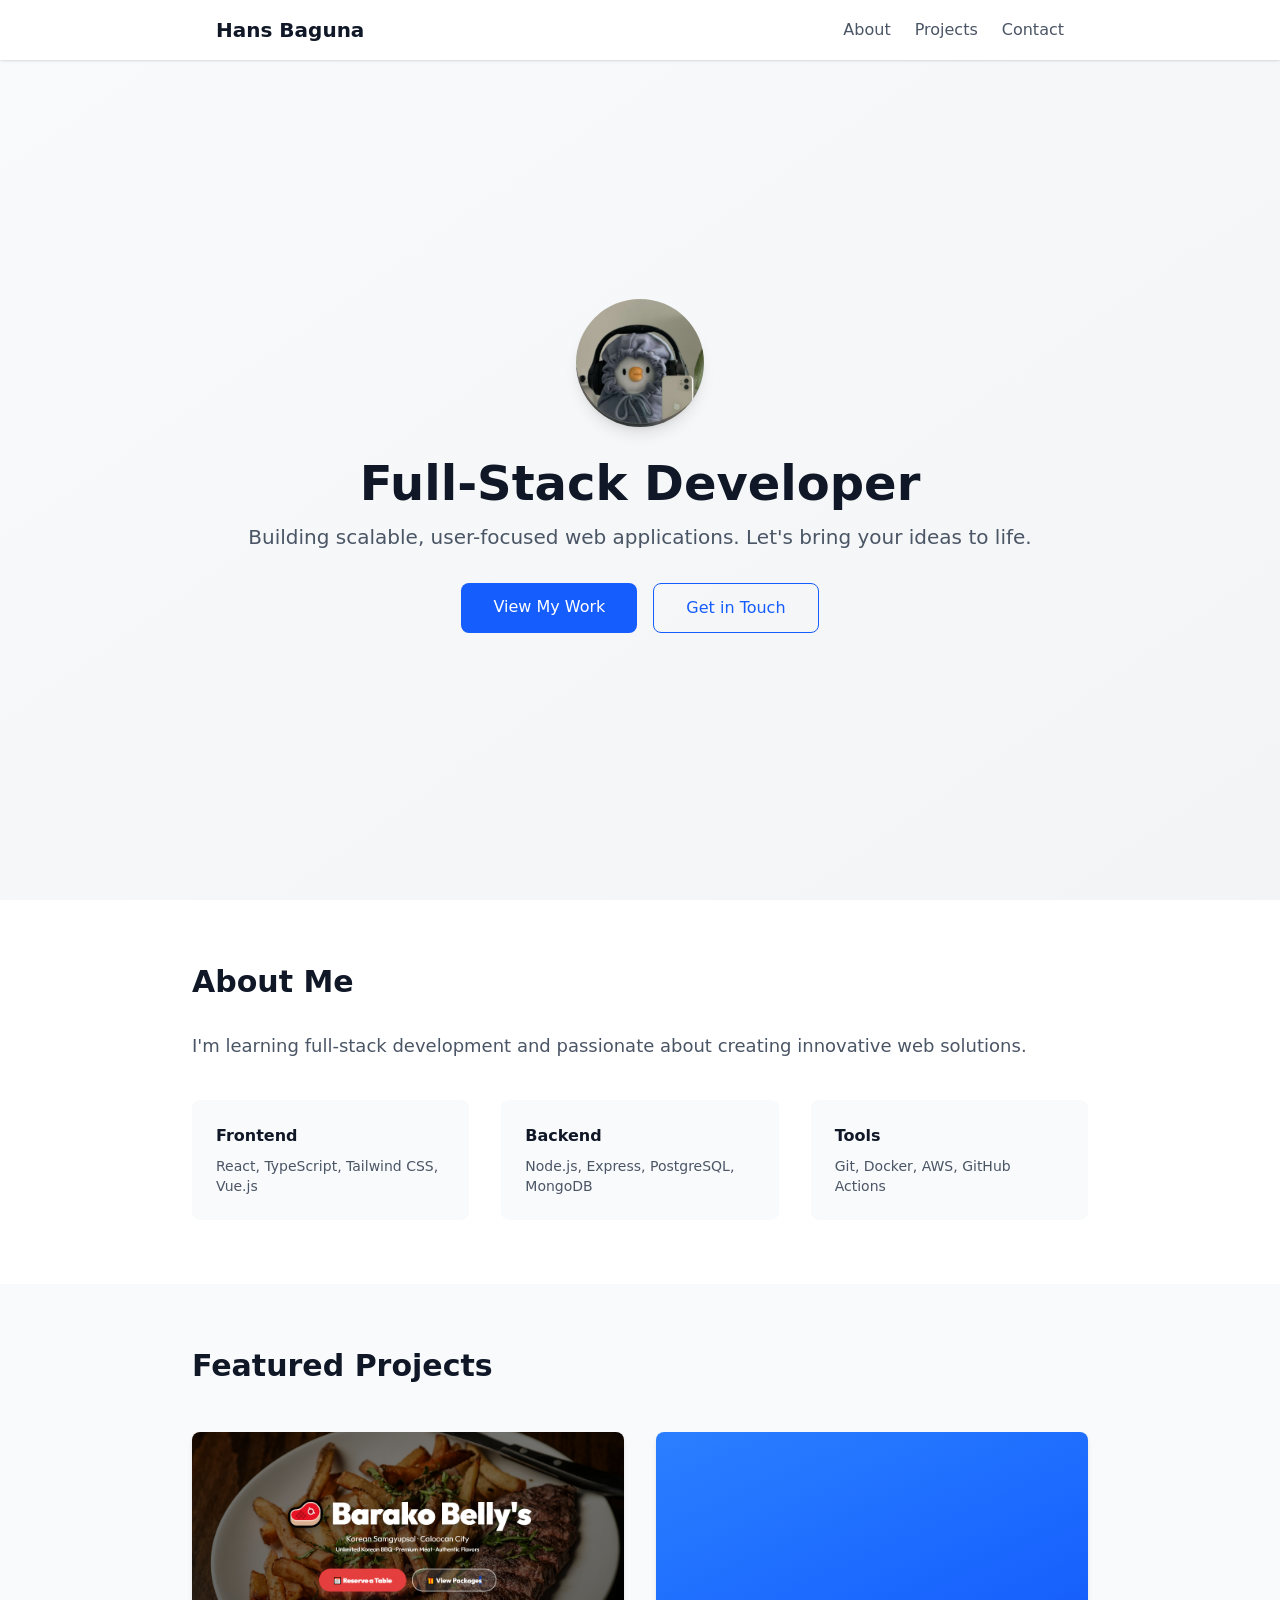
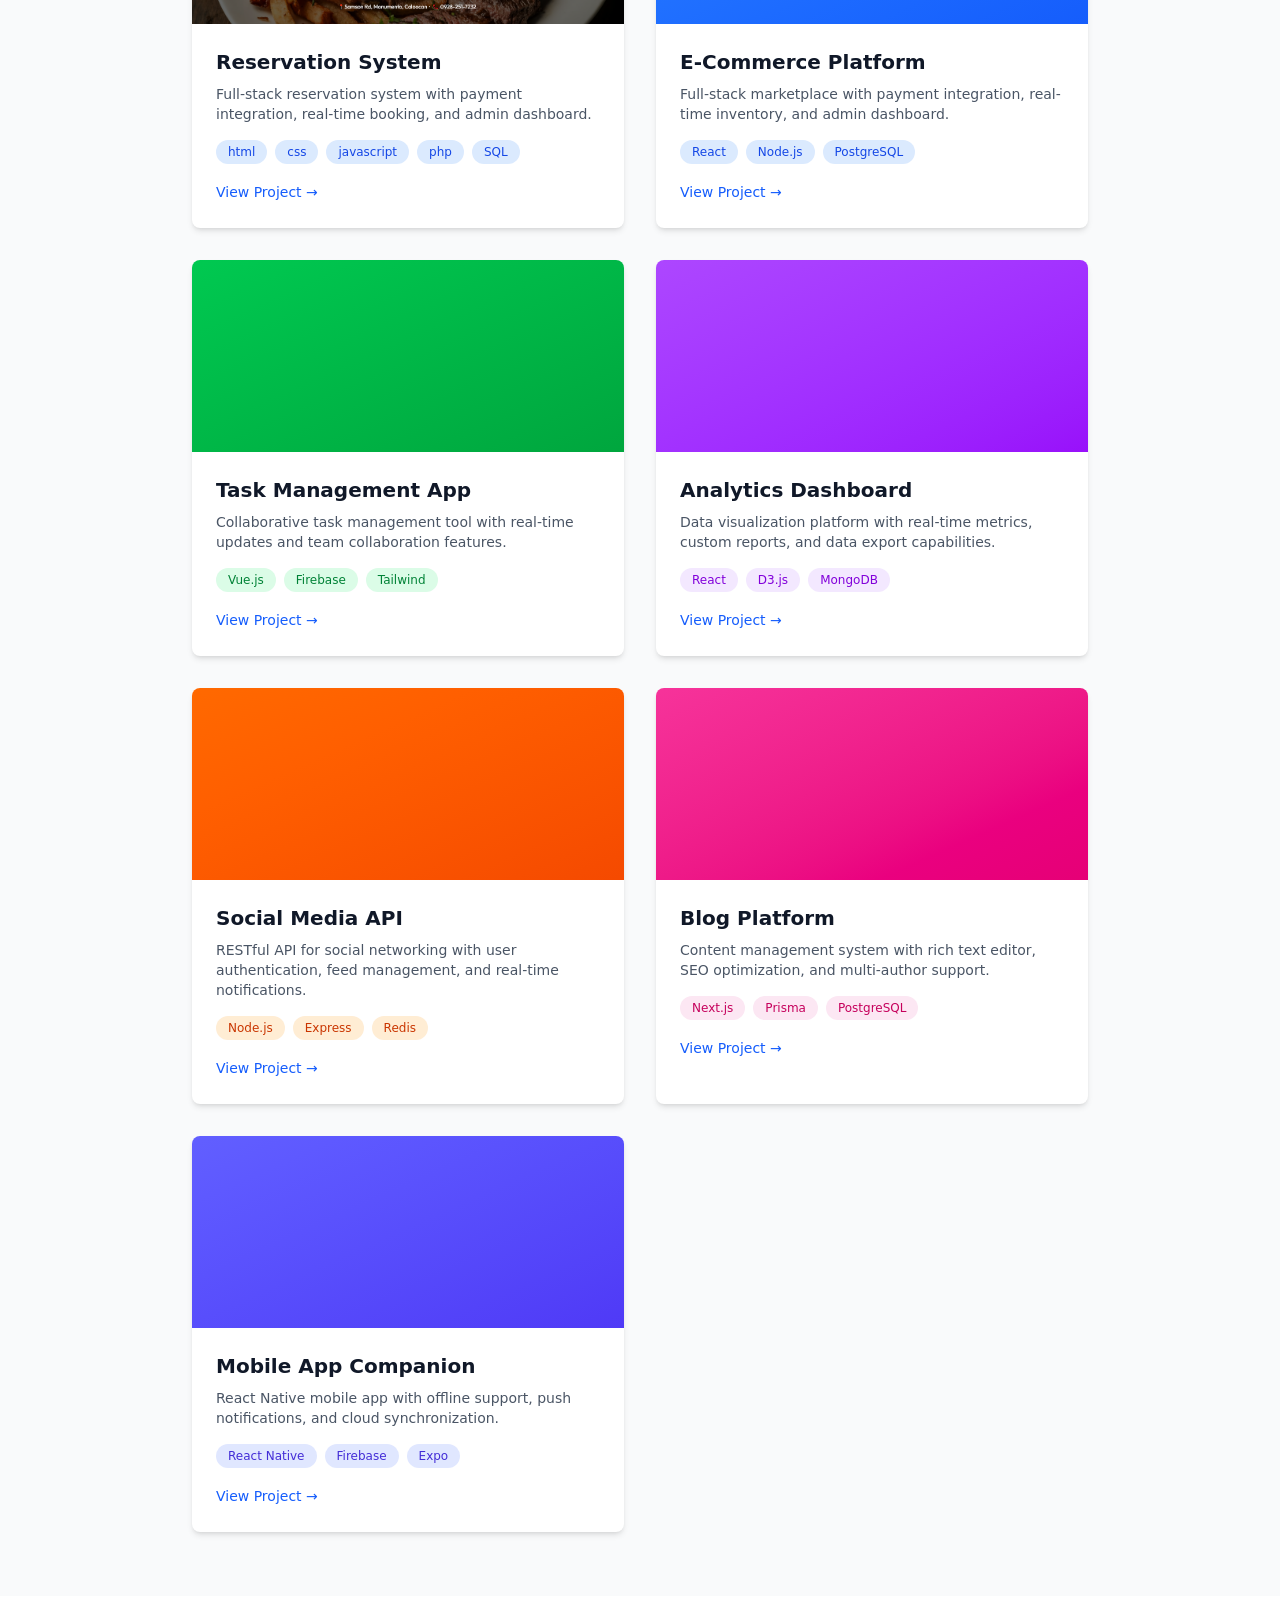
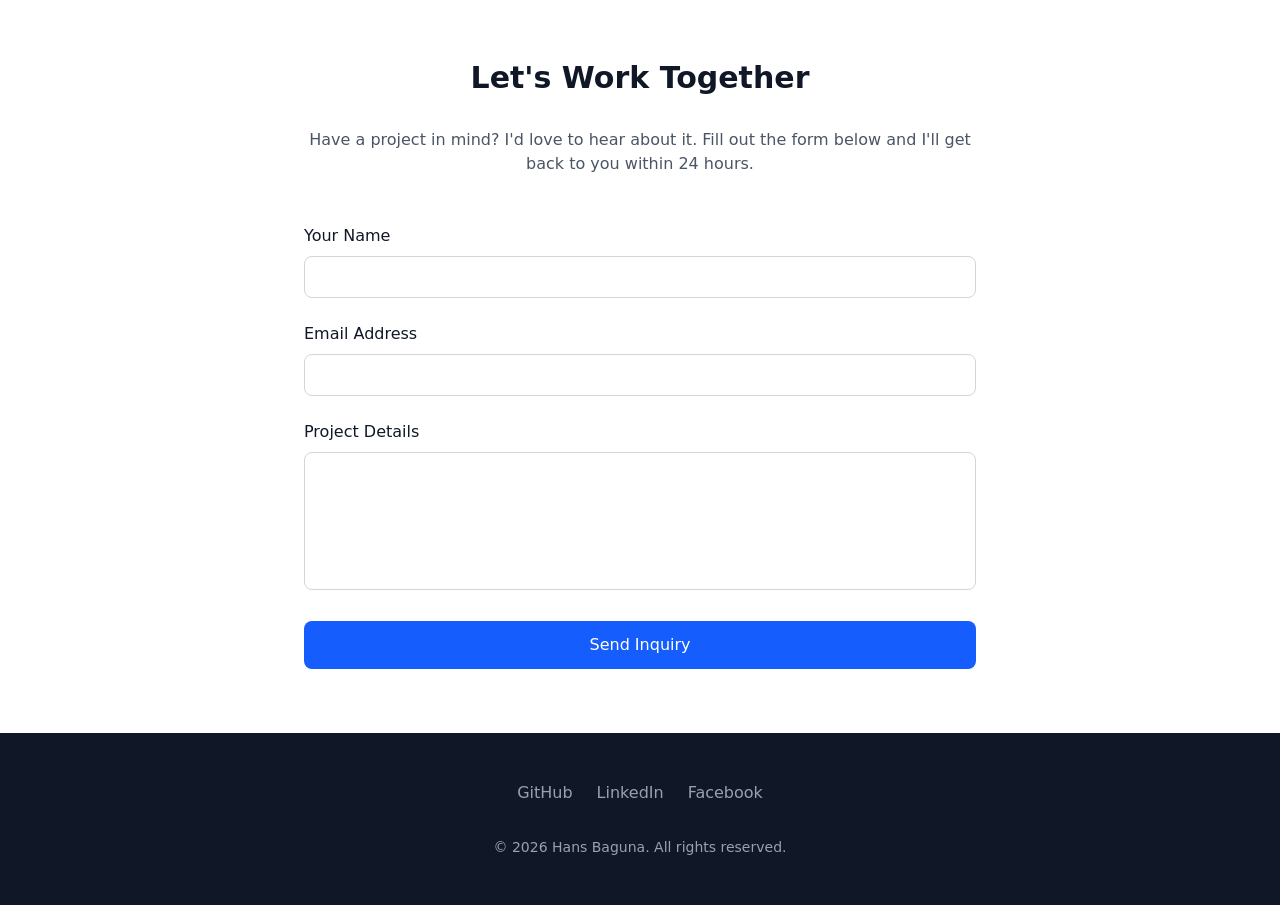
==== commit 8fcf7d87: "project image and linking changes" ====
--- a/index.html
+++ b/index.html
@@ -68,7 +68,9 @@
           
           <!-- Project 0 -->
           <div class="bg-white rounded-lg shadow-md overflow-hidden hover:shadow-lg transition">
-            <div class="h-48 bg-gradient-to-br from-blue-500 to-blue-600"></div>
+            <div class="h-48 bg-gradient-to-br from-blue-500 to-blue-600">
+              <img src="reservation-example.png" alt="Reservation System" class="w-full object-cover h-48">
+            </div>
             <div class="p-6">
               <h4 class="text-xl font-bold text-gray-900 mb-2">Reservation System</h4>
               <p class="text-gray-600 text-sm mb-4">Full-stack reservation system with payment integration, real-time booking, and admin dashboard.</p>
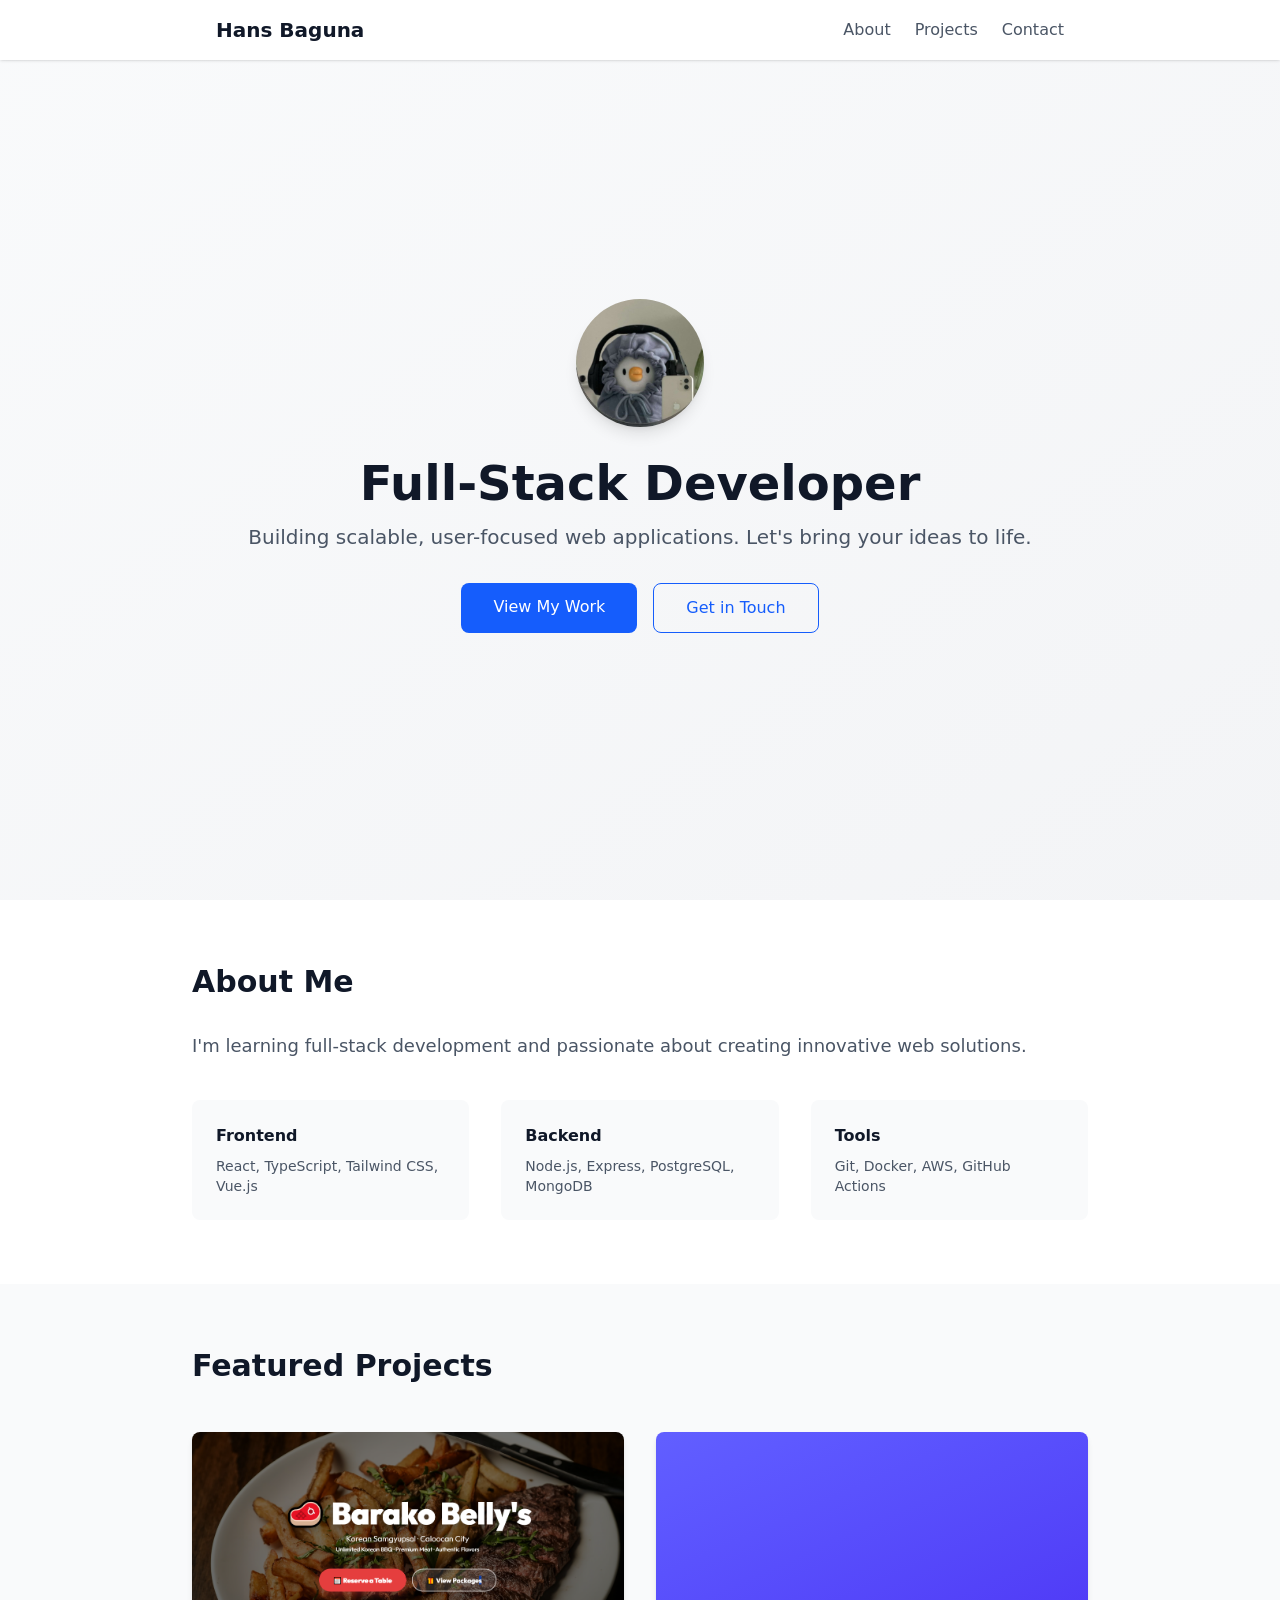
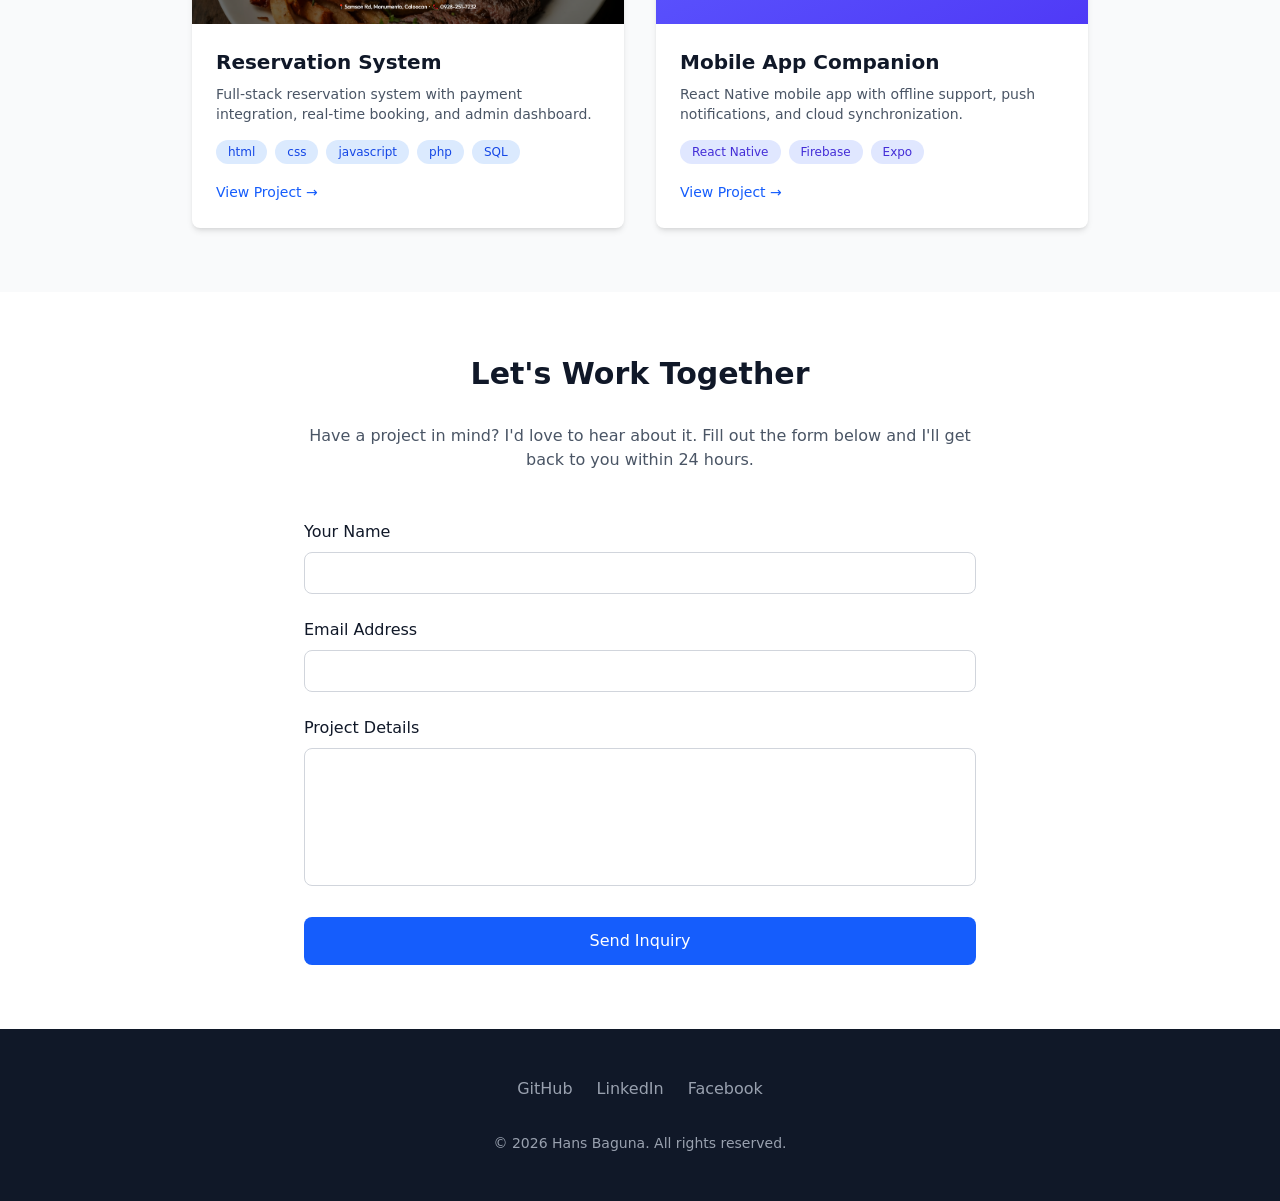
==== commit b562936b: "comment project" ====
--- a/index.html
+++ b/index.html
@@ -86,7 +86,7 @@
           </div>
 
           <!-- Project 1 -->
-          <div class="bg-white rounded-lg shadow-md overflow-hidden hover:shadow-lg transition">
+          <!-- <div class="bg-white rounded-lg shadow-md overflow-hidden hover:shadow-lg transition">
             <div class="h-48 bg-gradient-to-br from-blue-500 to-blue-600"></div>
             <div class="p-6">
               <h4 class="text-xl font-bold text-gray-900 mb-2">E-Commerce Platform</h4>
@@ -98,10 +98,10 @@
               </div>
               <a href="#" class="text-blue-600 hover:text-blue-700 font-medium text-sm">View Project →</a>
             </div>
-          </div>
+          </div> -->
 
           <!-- Project 2 -->
-          <div class="bg-white rounded-lg shadow-md overflow-hidden hover:shadow-lg transition">
+          <!-- <div class="bg-white rounded-lg shadow-md overflow-hidden hover:shadow-lg transition">
             <div class="h-48 bg-gradient-to-br from-green-500 to-green-600"></div>
             <div class="p-6">
               <h4 class="text-xl font-bold text-gray-900 mb-2">Task Management App</h4>
@@ -113,10 +113,10 @@
               </div>
               <a href="#" class="text-blue-600 hover:text-blue-700 font-medium text-sm">View Project →</a>
             </div>
-          </div>
+          </div> -->
 
           <!-- Project 3 -->
-          <div class="bg-white rounded-lg shadow-md overflow-hidden hover:shadow-lg transition">
+          <!-- <div class="bg-white rounded-lg shadow-md overflow-hidden hover:shadow-lg transition">
             <div class="h-48 bg-gradient-to-br from-purple-500 to-purple-600"></div>
             <div class="p-6">
               <h4 class="text-xl font-bold text-gray-900 mb-2">Analytics Dashboard</h4>
@@ -128,10 +128,10 @@
               </div>
               <a href="#" class="text-blue-600 hover:text-blue-700 font-medium text-sm">View Project →</a>
             </div>
-          </div>
+          </div> -->
 
           <!-- Project 4 -->
-          <div class="bg-white rounded-lg shadow-md overflow-hidden hover:shadow-lg transition">
+          <!-- <div class="bg-white rounded-lg shadow-md overflow-hidden hover:shadow-lg transition">
             <div class="h-48 bg-gradient-to-br from-orange-500 to-orange-600"></div>
             <div class="p-6">
               <h4 class="text-xl font-bold text-gray-900 mb-2">Social Media API</h4>
@@ -143,10 +143,10 @@
               </div>
               <a href="#" class="text-blue-600 hover:text-blue-700 font-medium text-sm">View Project →</a>
             </div>
-          </div>
+          </div> -->
 
           <!-- Project 5 -->
-          <div class="bg-white rounded-lg shadow-md overflow-hidden hover:shadow-lg transition">
+          <!-- <div class="bg-white rounded-lg shadow-md overflow-hidden hover:shadow-lg transition">
             <div class="h-48 bg-gradient-to-br from-pink-500 to-pink-600"></div>
             <div class="p-6">
               <h4 class="text-xl font-bold text-gray-900 mb-2">Blog Platform</h4>
@@ -158,7 +158,7 @@
               </div>
               <a href="#" class="text-blue-600 hover:text-blue-700 font-medium text-sm">View Project →</a>
             </div>
-          </div>
+          </div> -->
 
           <!-- Project 6 -->
           <div class="bg-white rounded-lg shadow-md overflow-hidden hover:shadow-lg transition">
@@ -176,7 +176,7 @@
           </div>
         </div>
       </div>
-    </section>
+    </section> 
 
     <!-- Contact Section -->
     <section id="contact" class="py-16 px-6 bg-white">
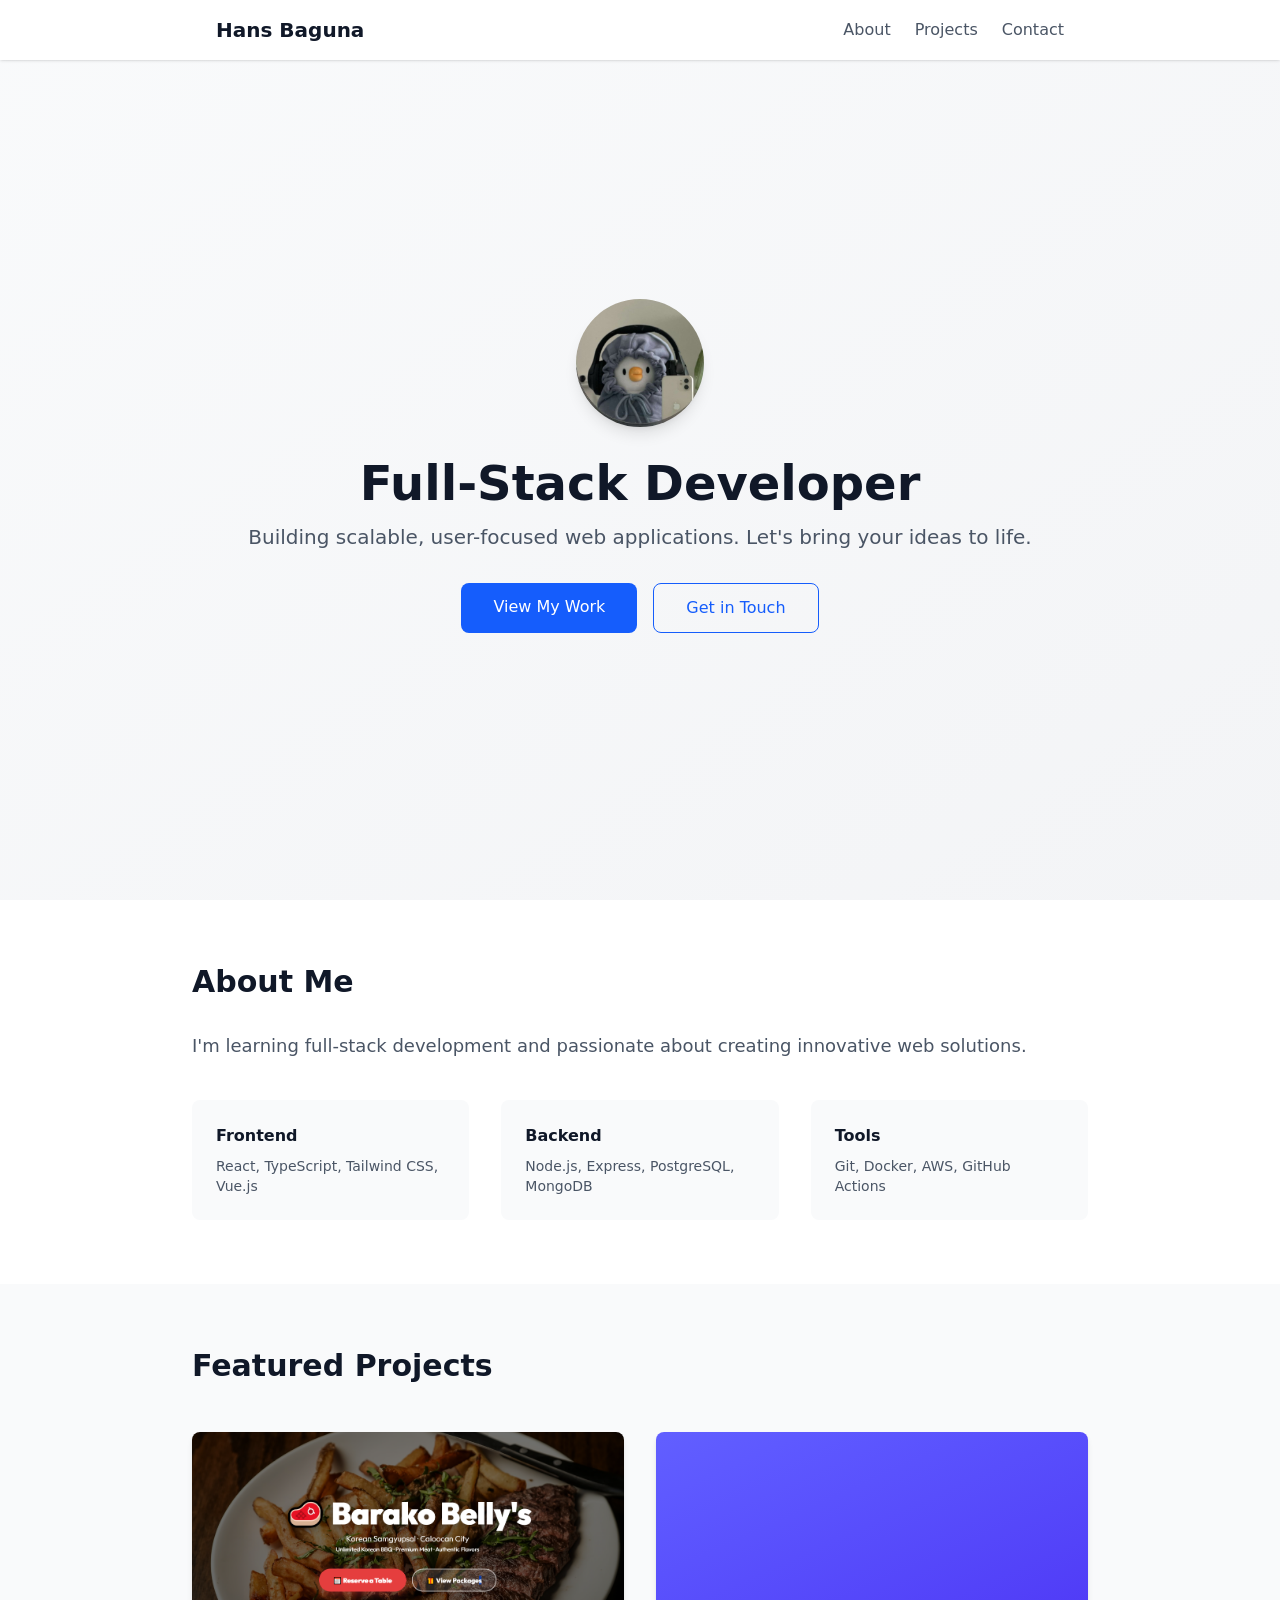
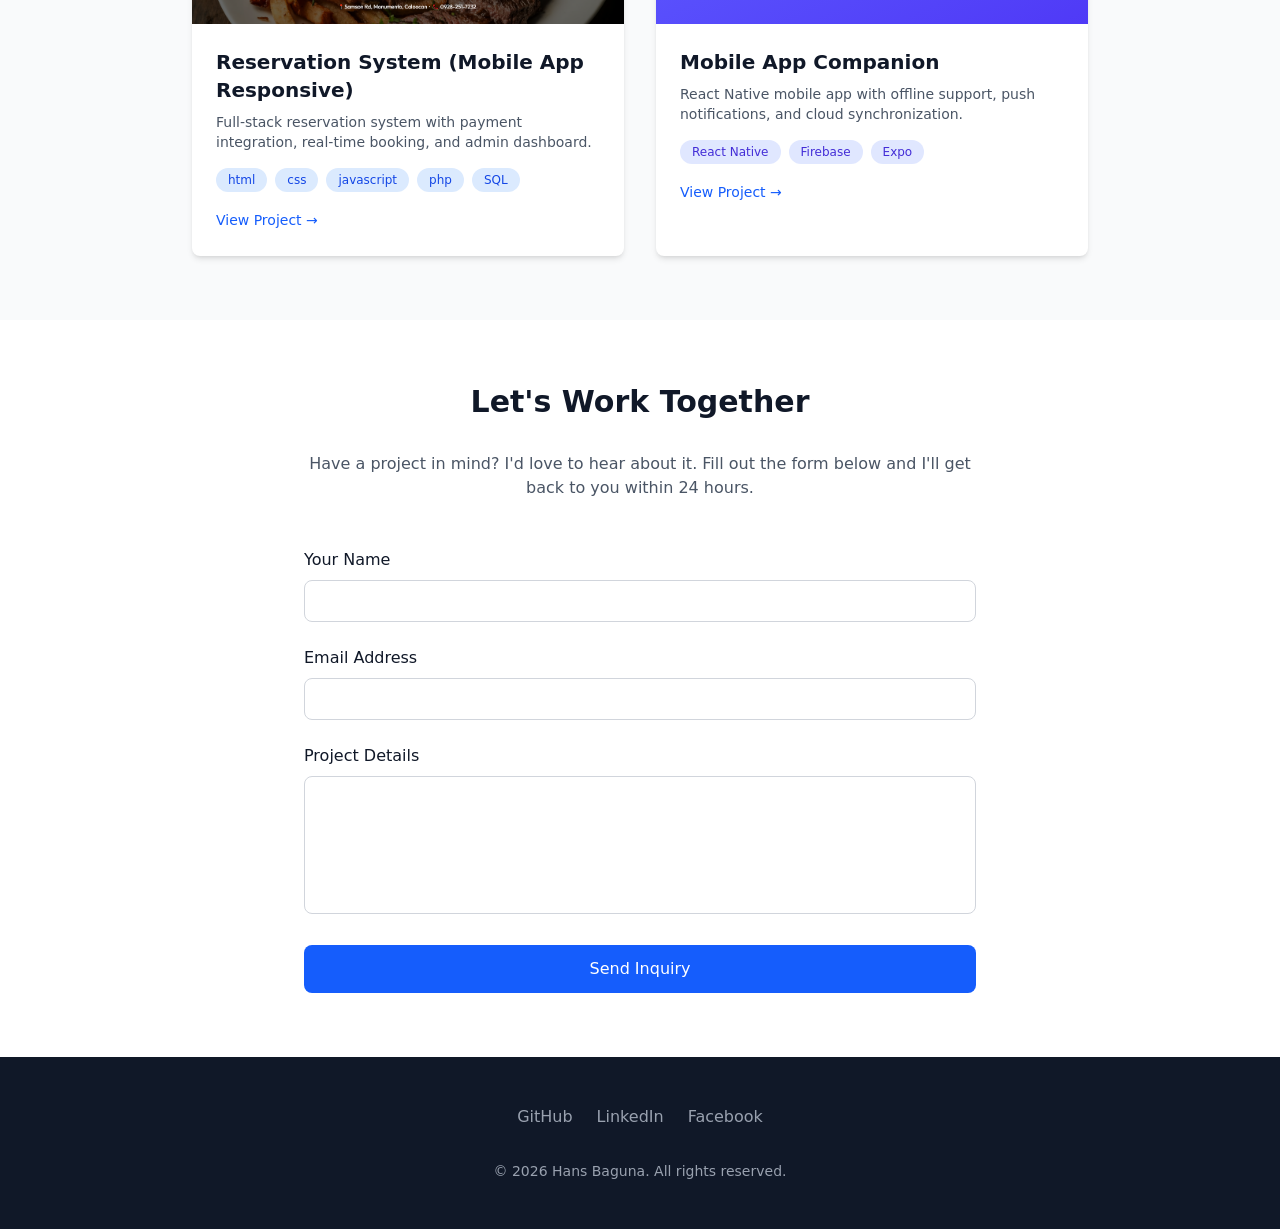
==== commit b3760e70: "minor fixes" ====
--- a/index.html
+++ b/index.html
@@ -72,7 +72,7 @@
               <img src="reservation-example.png" alt="Reservation System" class="w-full object-cover h-48">
             </div>
             <div class="p-6">
-              <h4 class="text-xl font-bold text-gray-900 mb-2">Reservation System</h4>
+              <h4 class="text-xl font-bold text-gray-900 mb-2">Reservation System (Mobile App Responsive)</h4>
               <p class="text-gray-600 text-sm mb-4">Full-stack reservation system with payment integration, real-time booking, and admin dashboard.</p>
               <div class="flex flex-wrap gap-2 mb-4">
                 <span class="bg-blue-100 text-blue-700 text-xs px-3 py-1 rounded-full">html</span>
